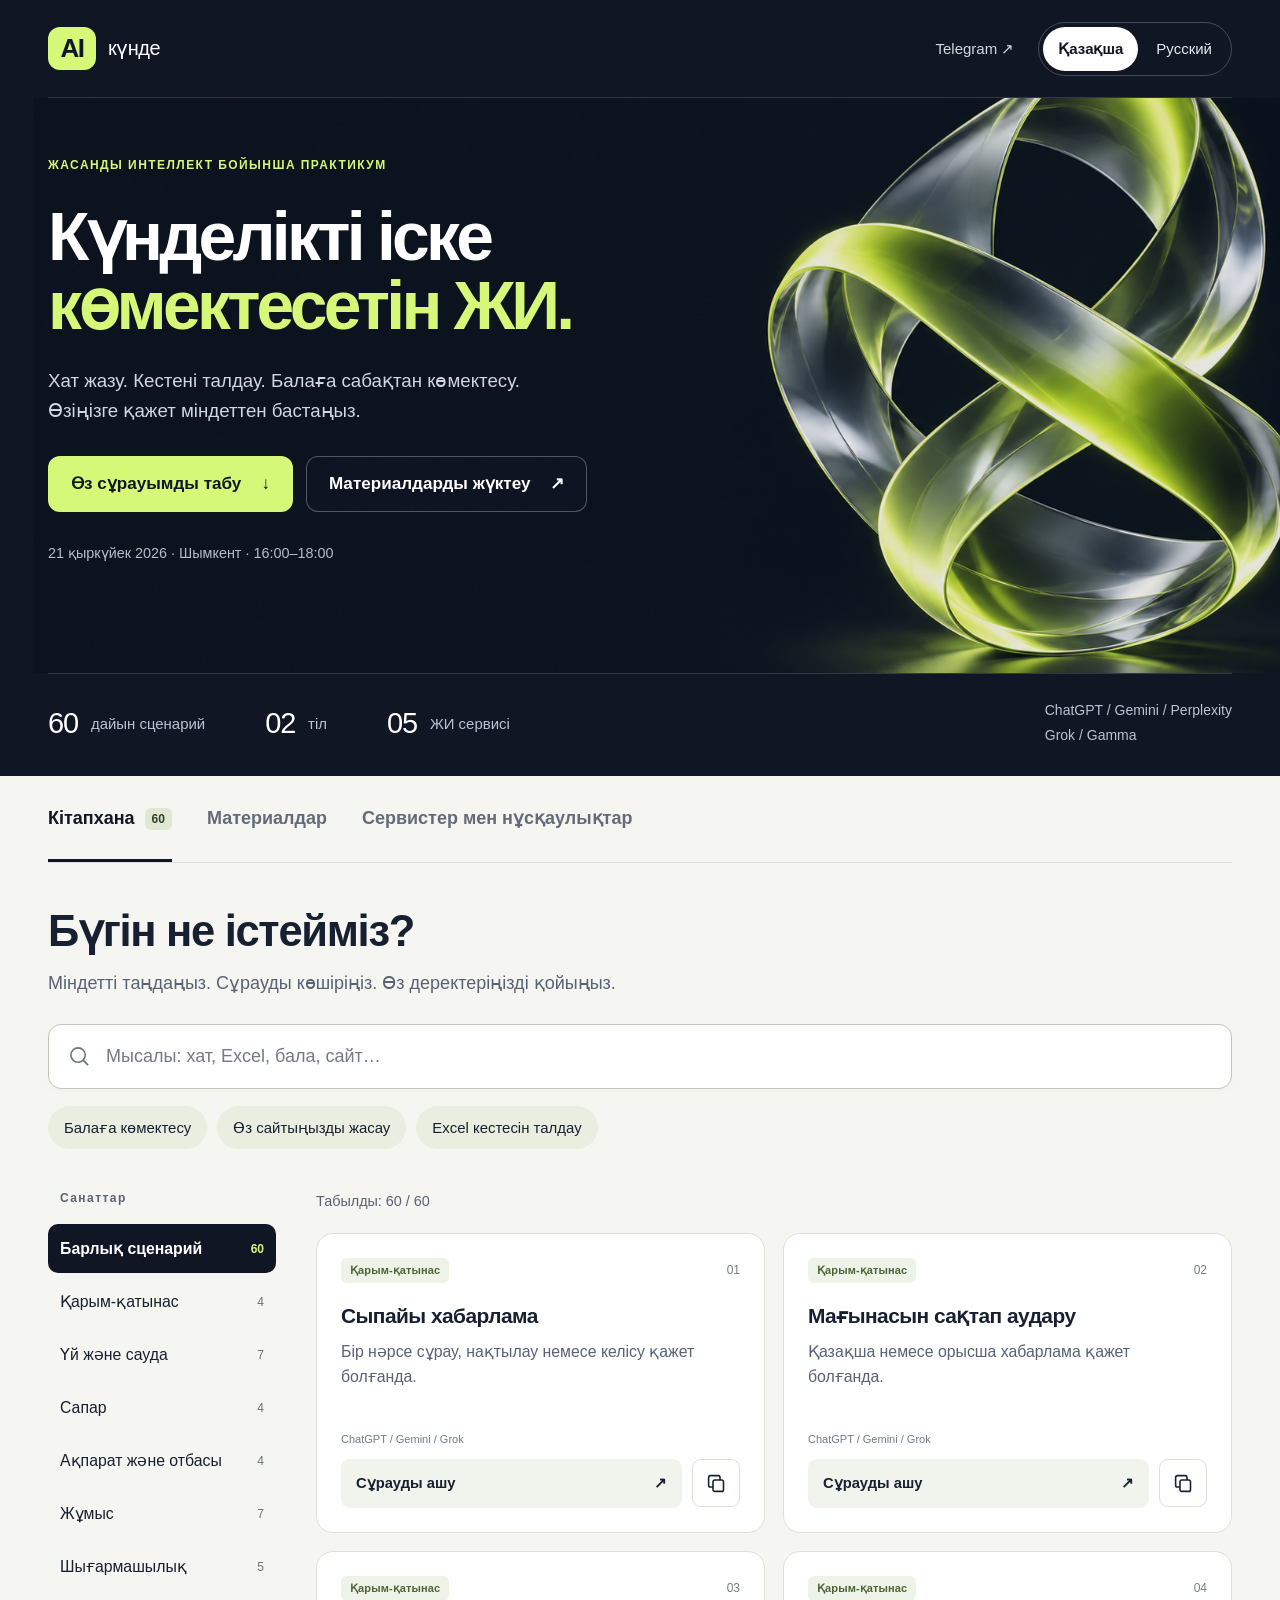
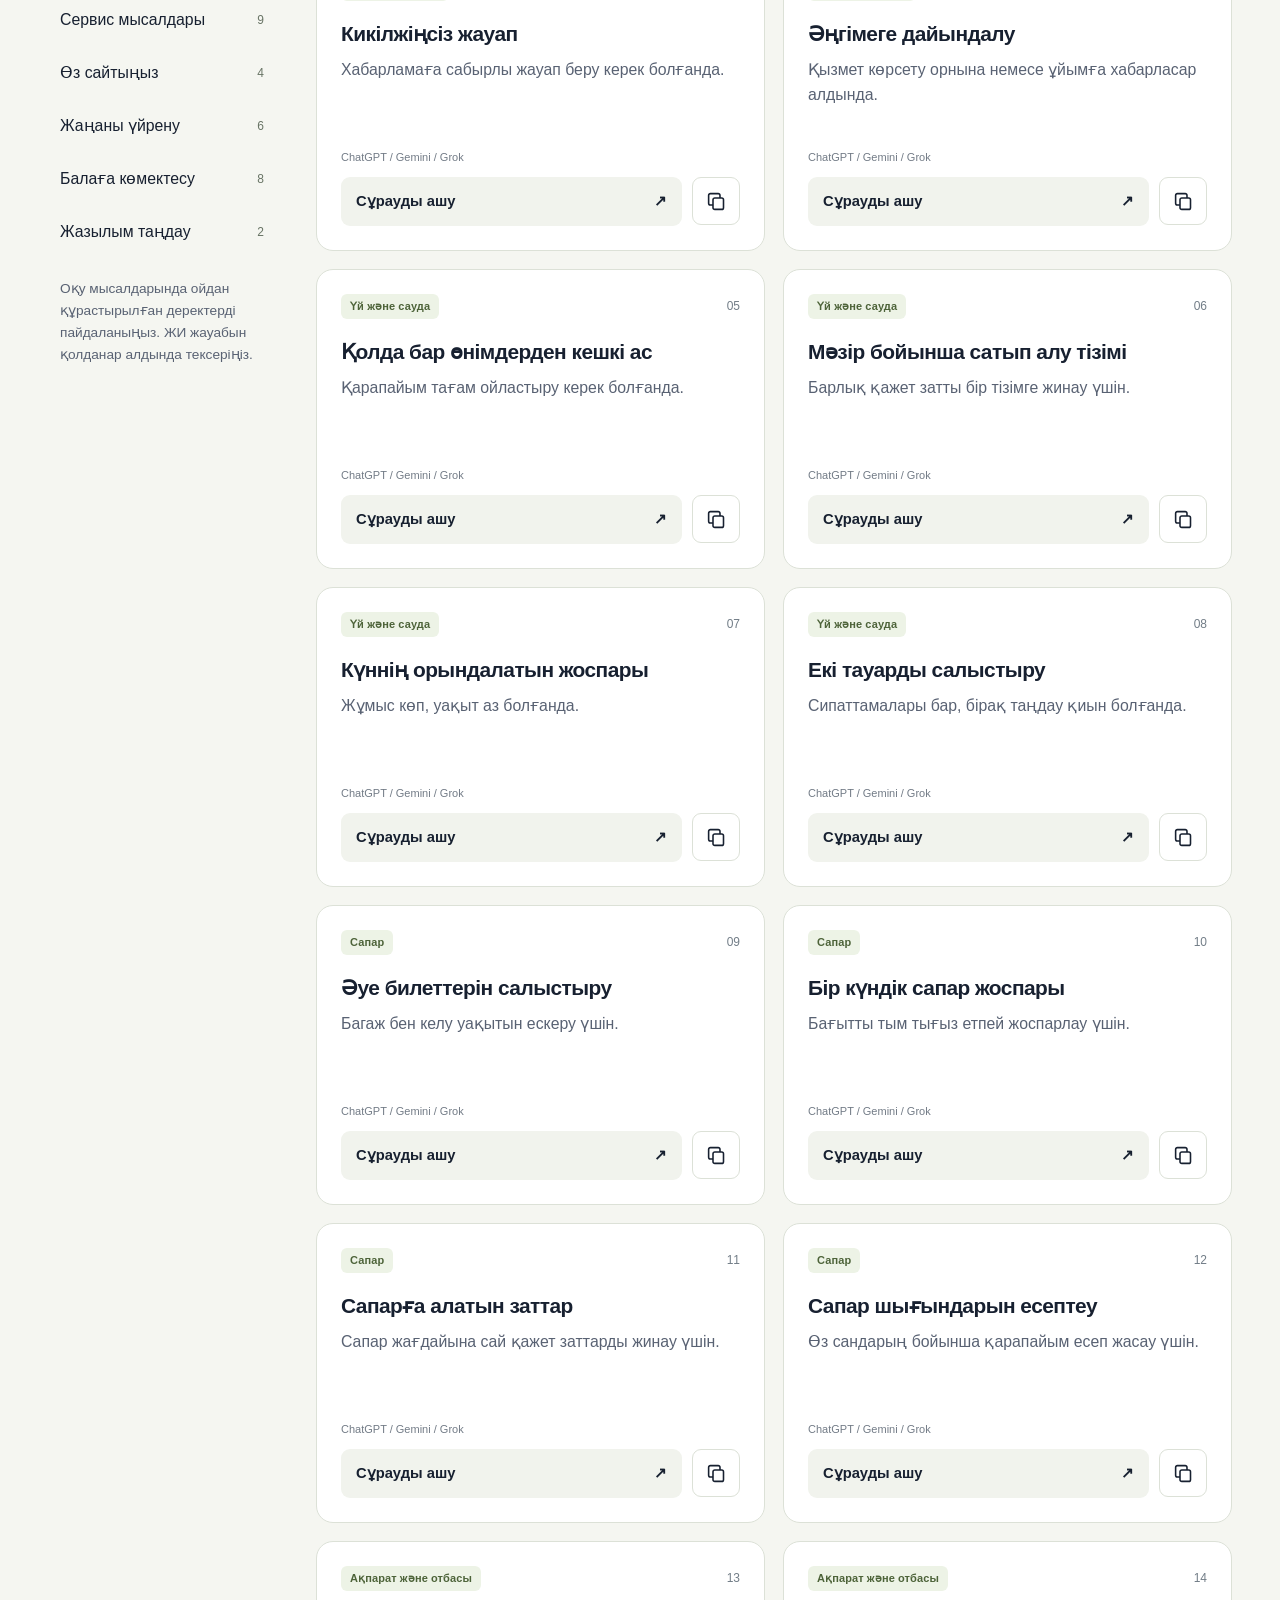
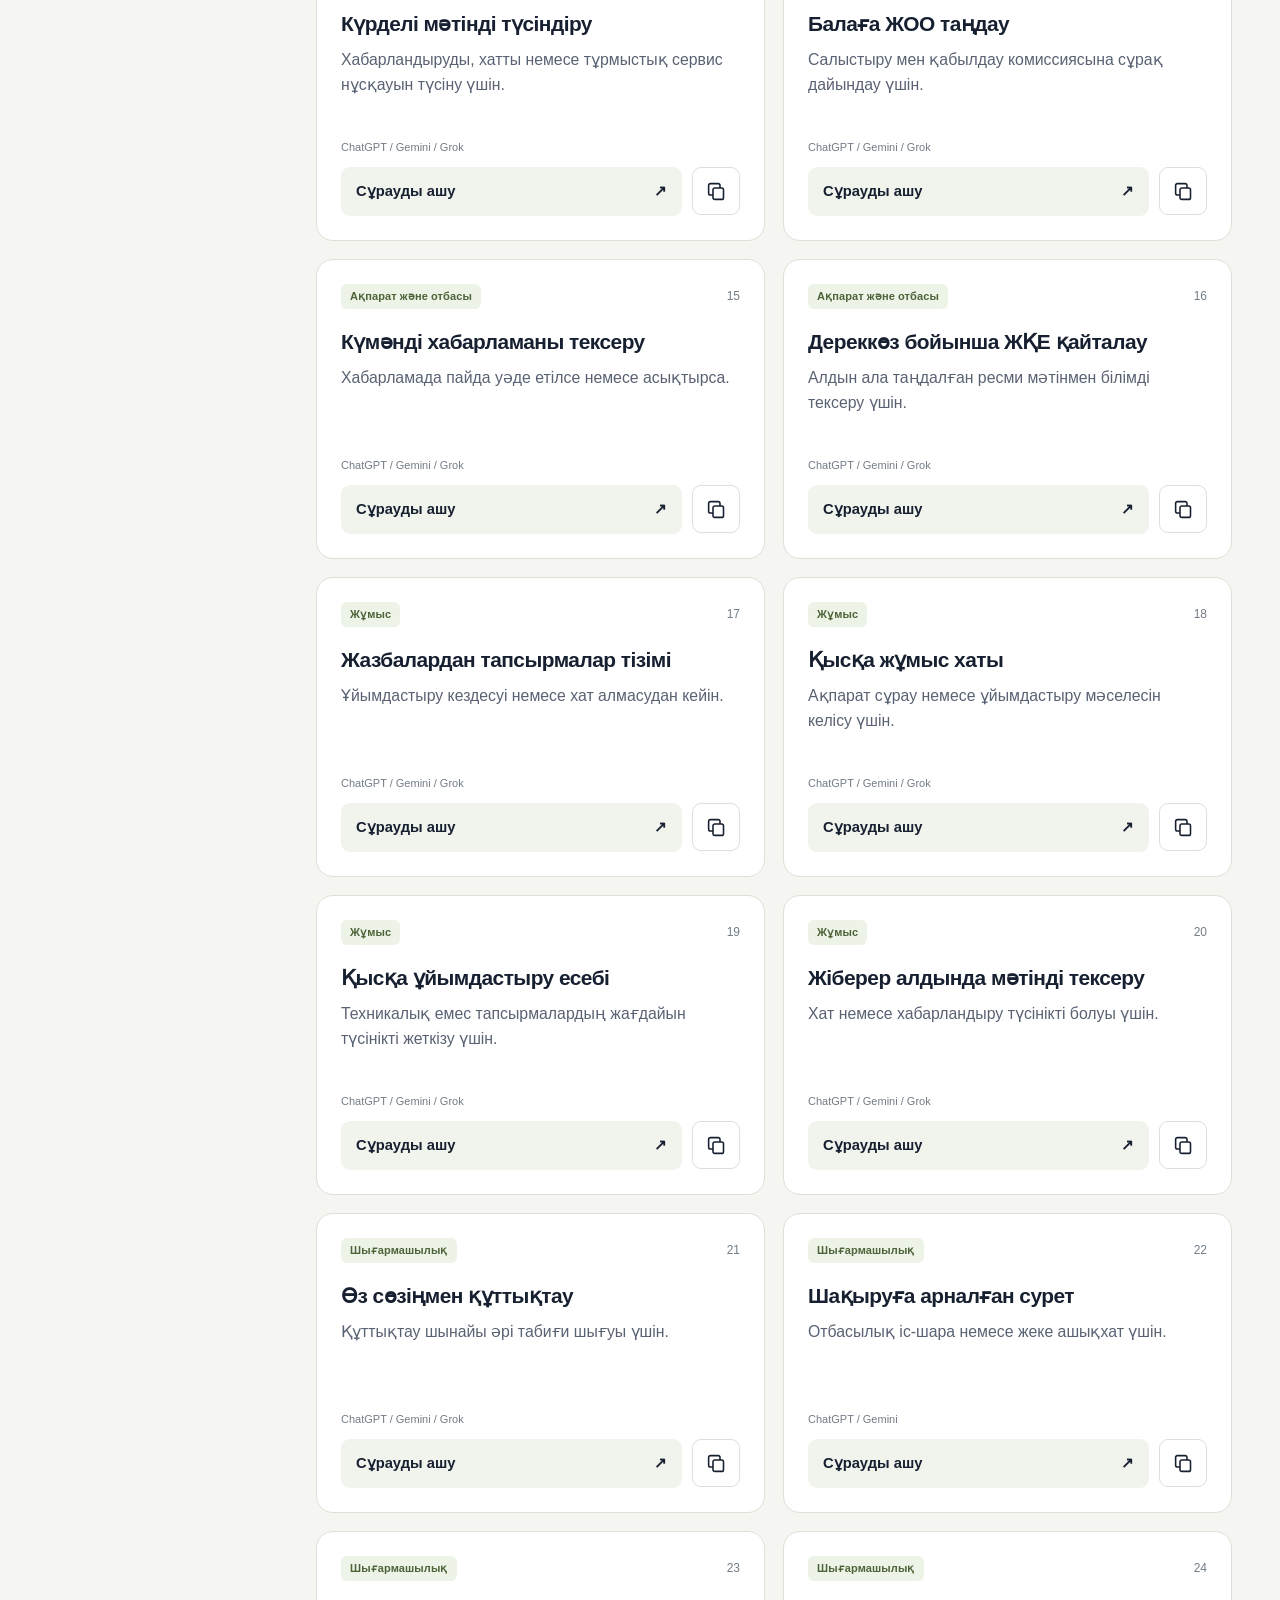
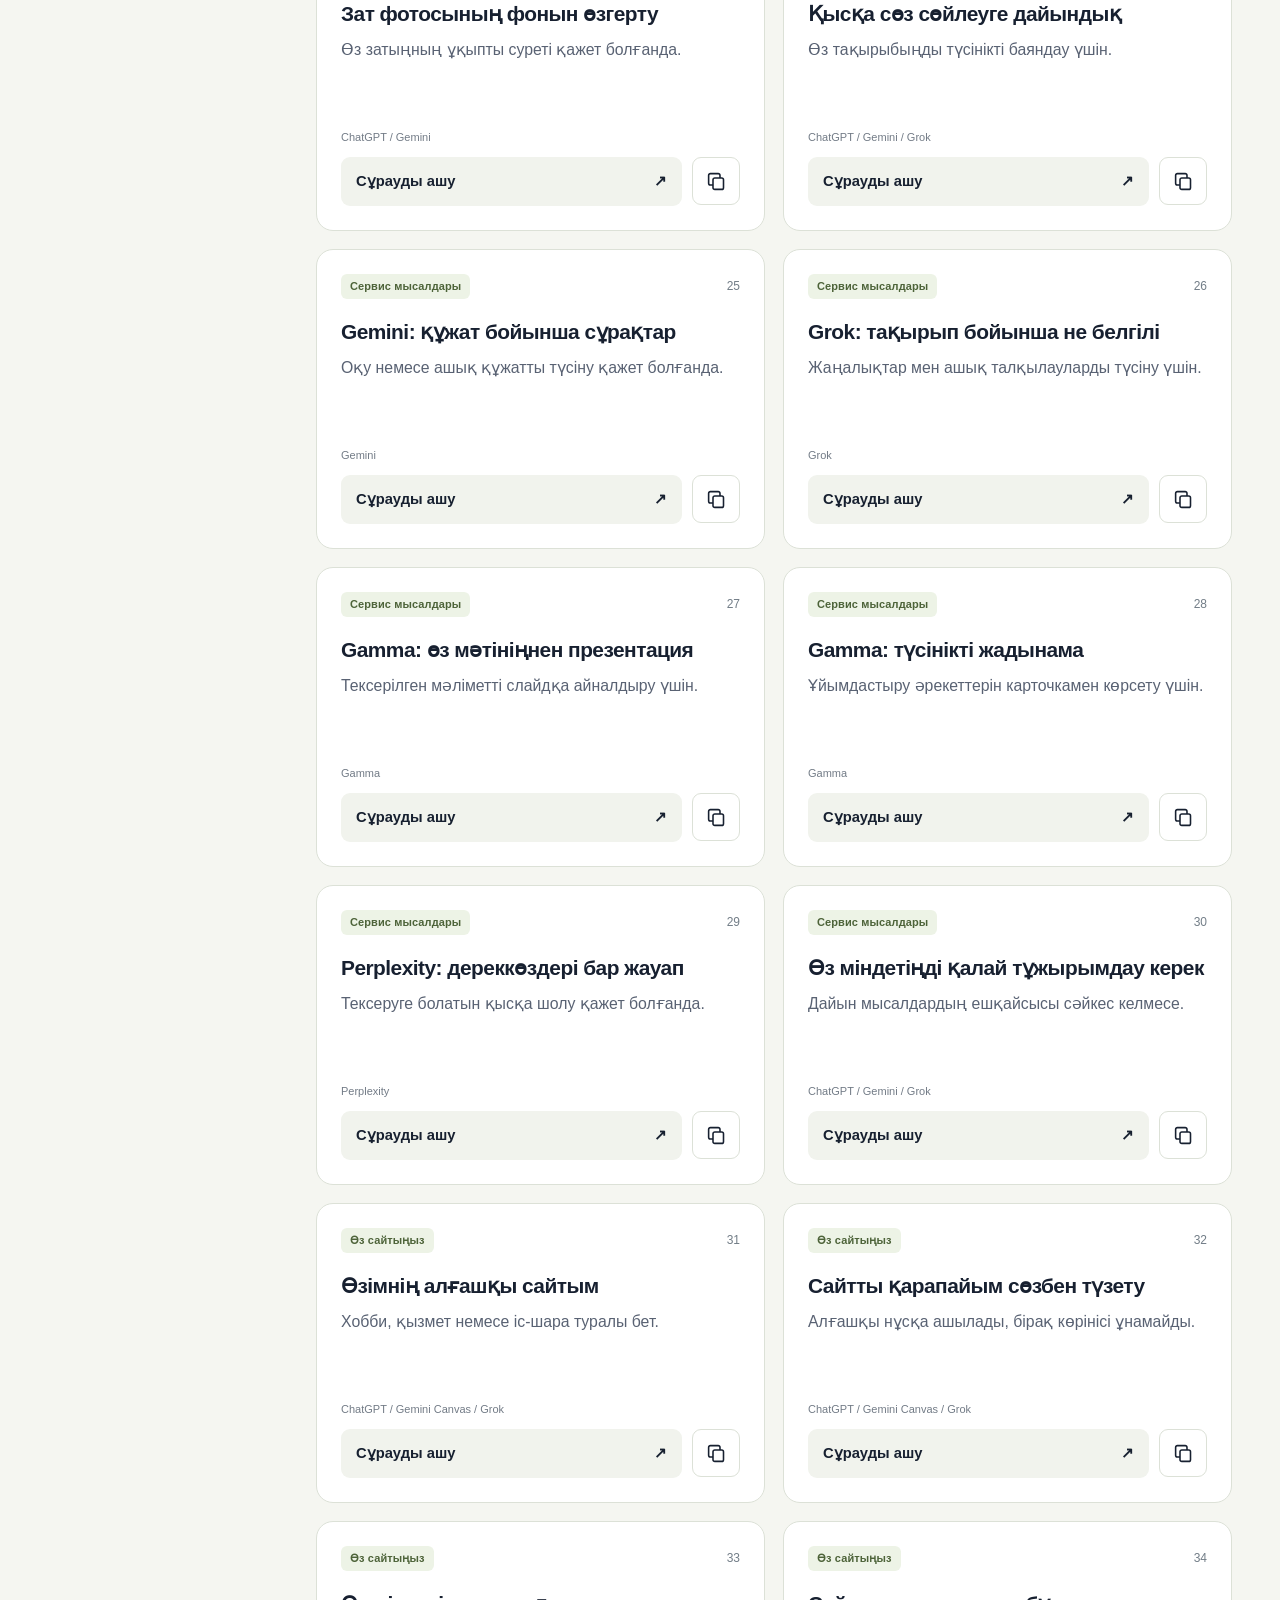
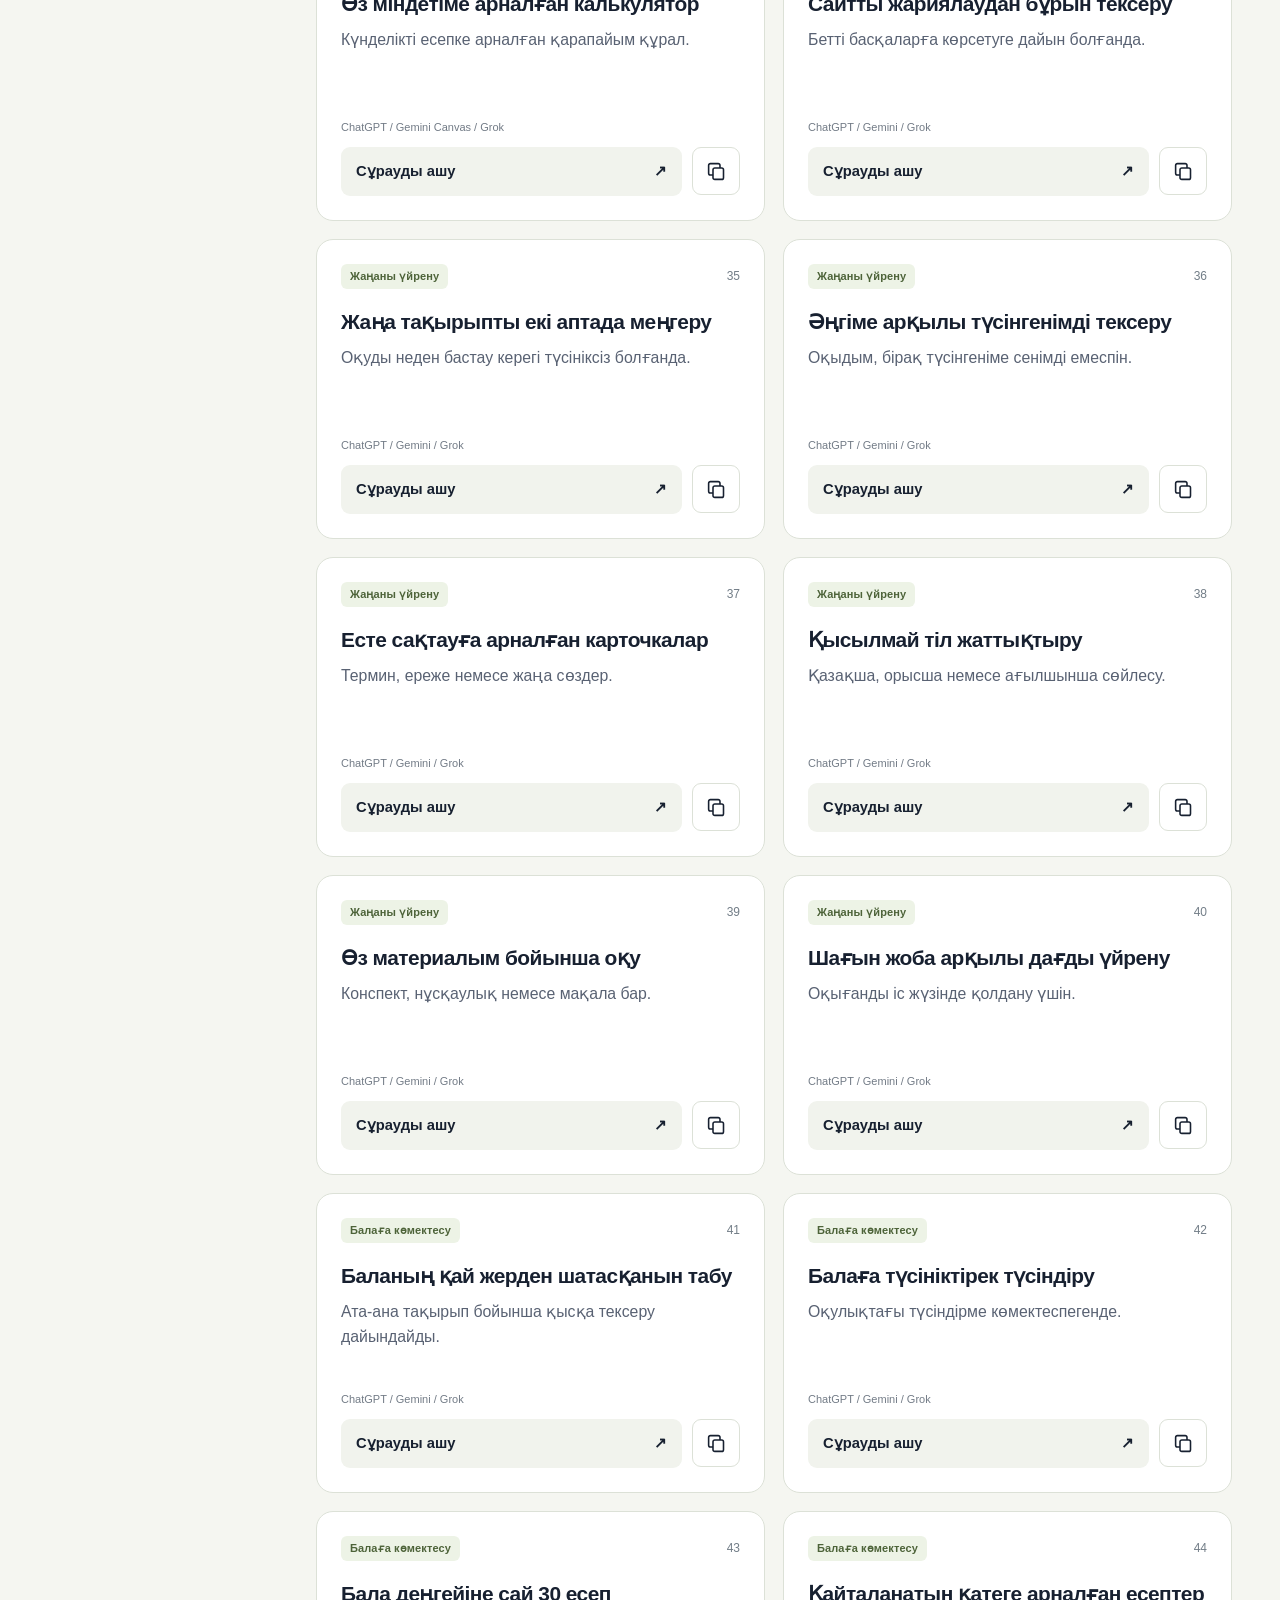
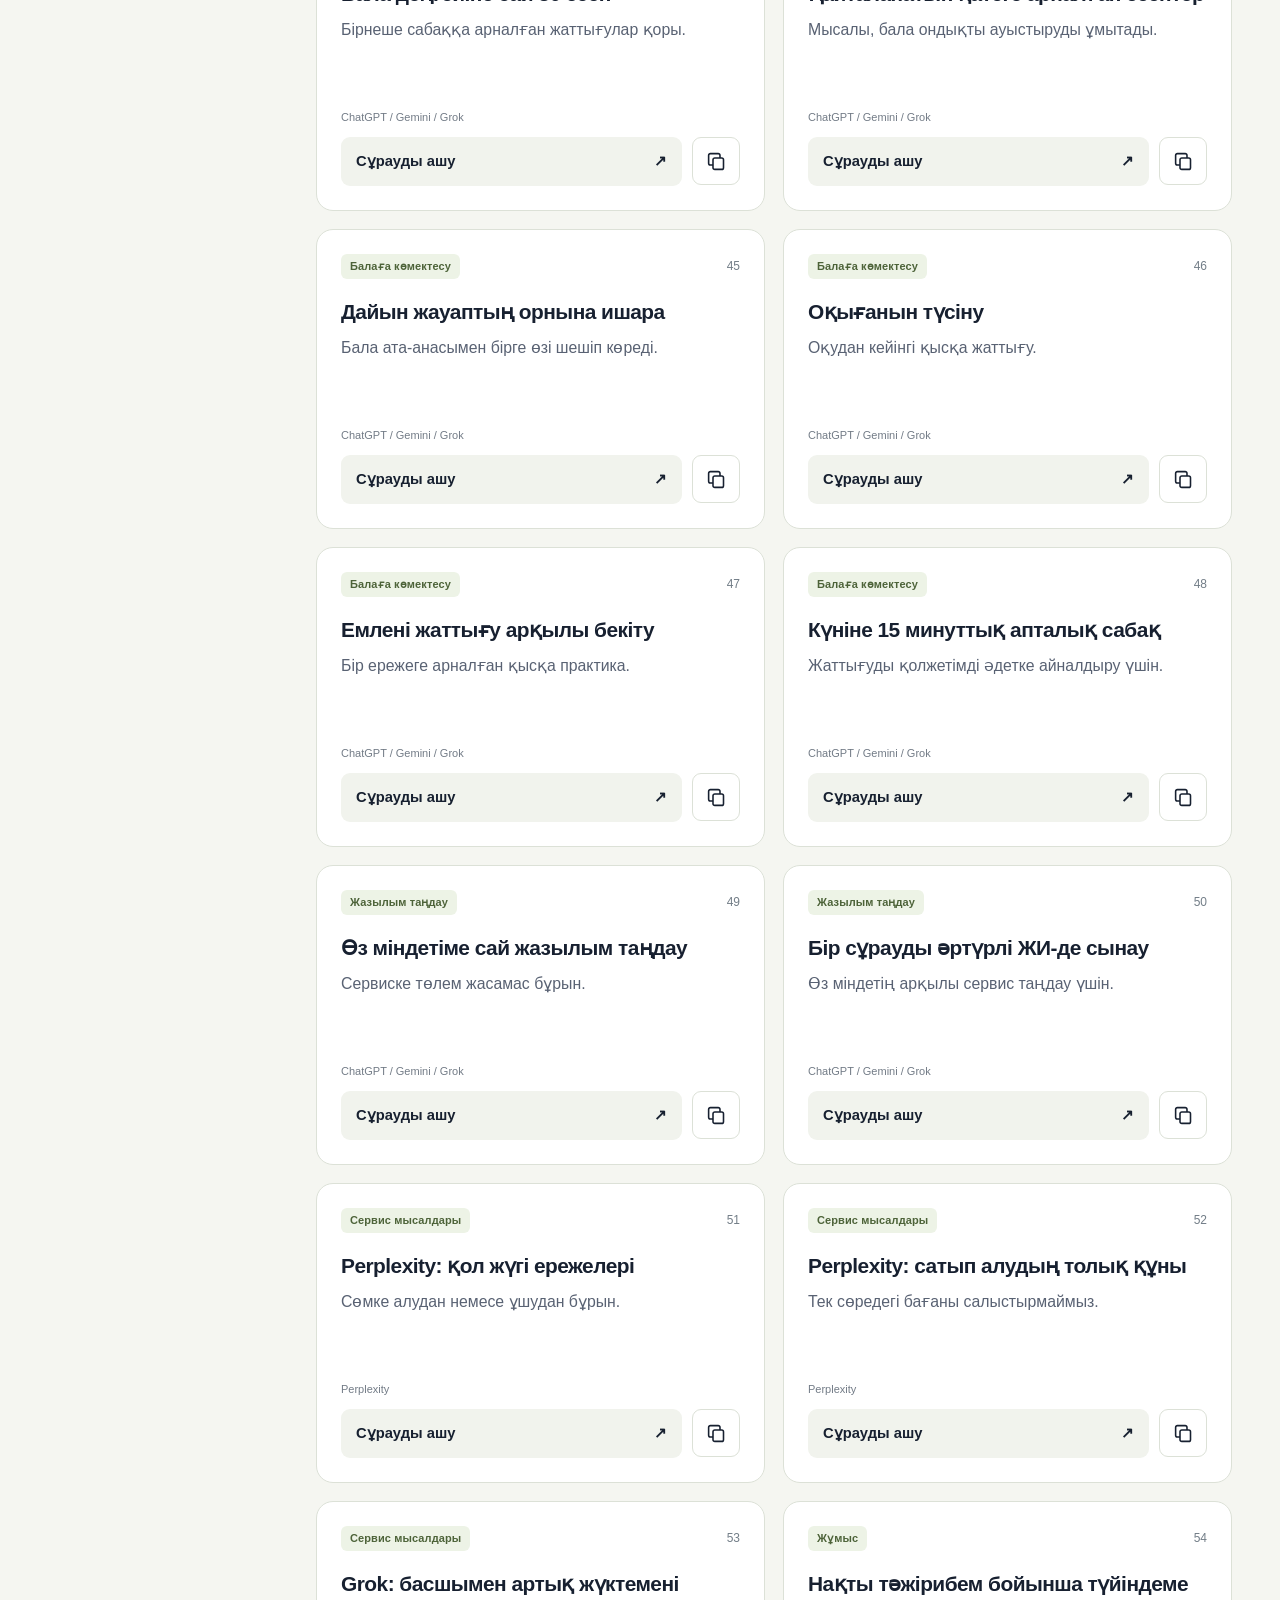
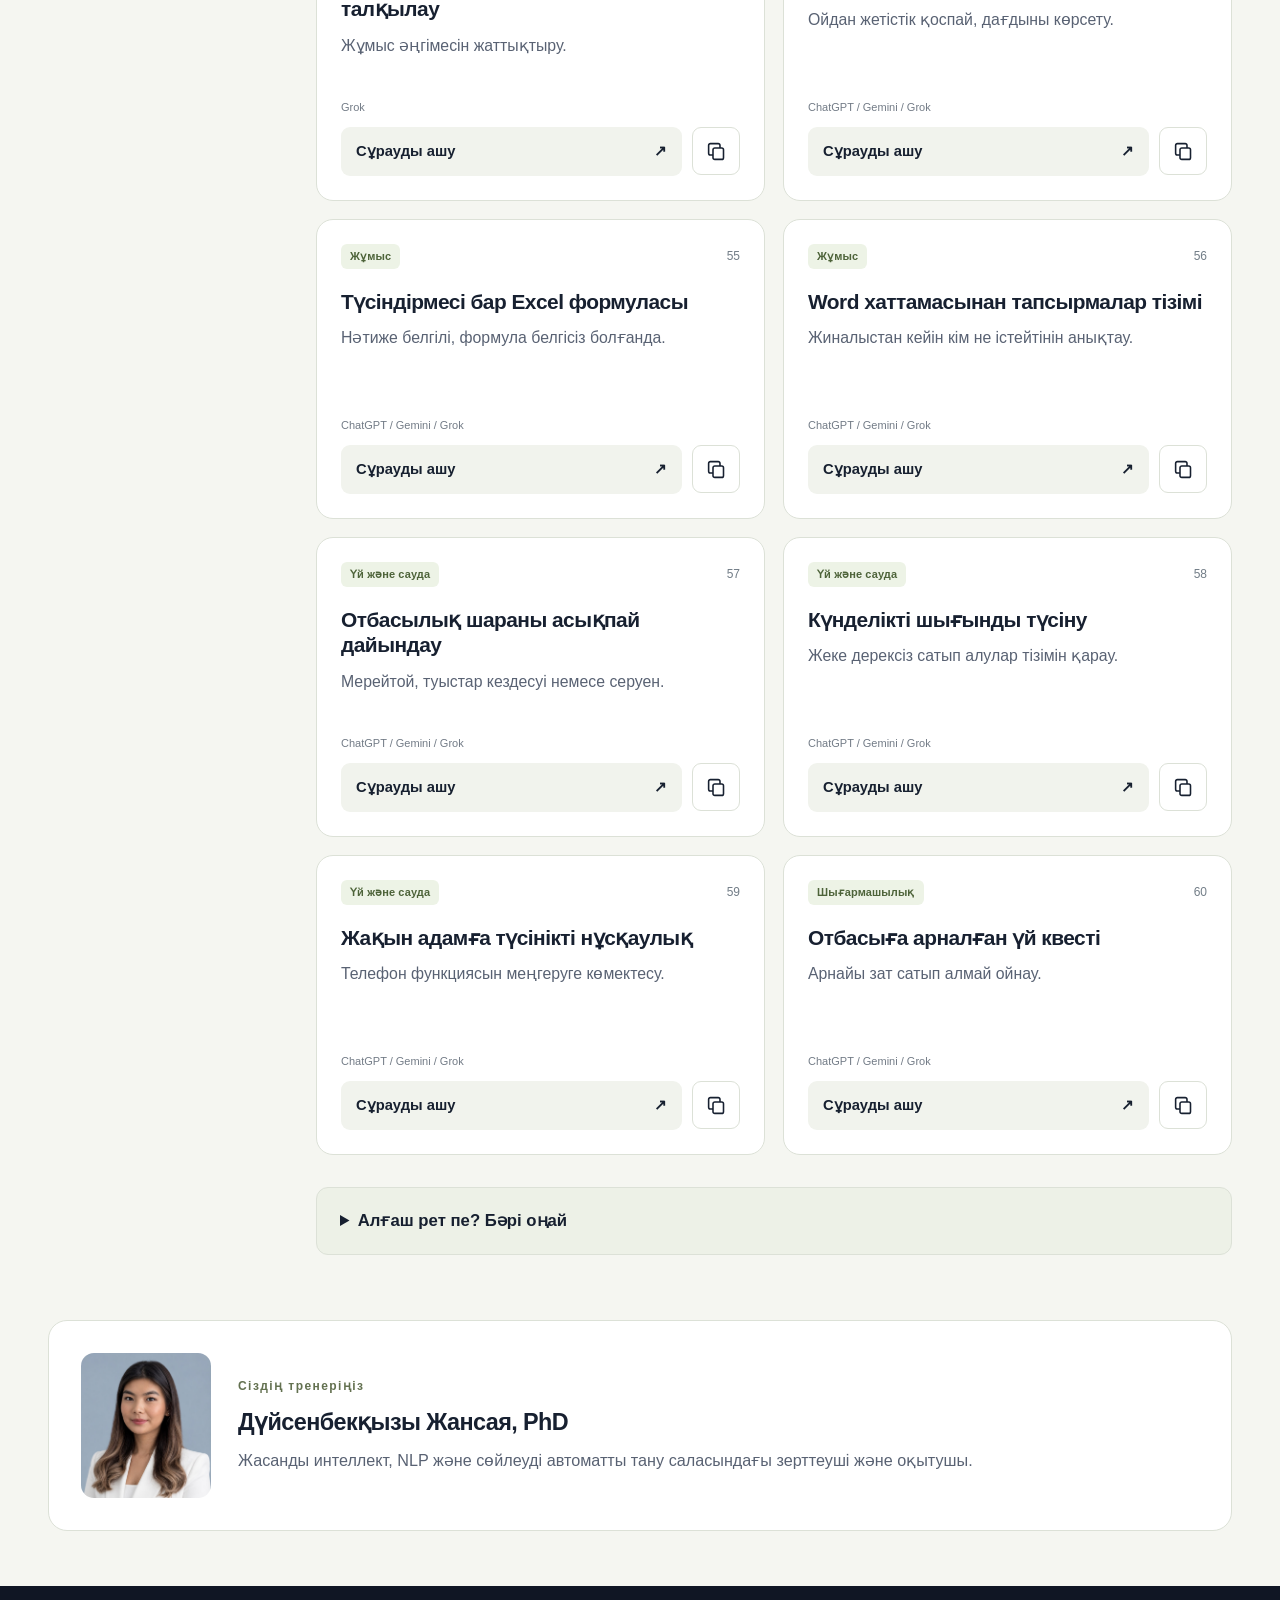
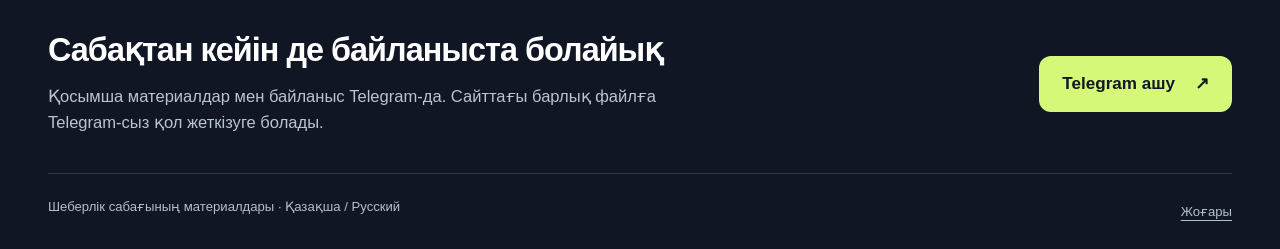
==== index.html @ dc0fef5f "Publish bilingual AI library and workshop materials with live QR" ====
<!doctype html>
<html lang="kk">
<head>
<meta charset="utf-8"><meta name="viewport" content="width=device-width,initial-scale=1"><meta name="theme-color" content="#101624">
<title>AI күнде — ЖИ кітапханасы</title><meta name="description" content="60 сценариев применения ИИ на казахском и русском. Готовые запросы, презентации и материалы мастер-класса. Без регистрации.">
<link rel="icon" href="data:image/svg+xml,%3Csvg xmlns='http://www.w3.org/2000/svg' viewBox='0 0 40 40'%3E%3Crect width='40' height='40' rx='10' fill='%23d6f879'/%3E%3Ctext x='20' y='28' font-size='25' font-family='Arial' font-weight='bold' text-anchor='middle' fill='%23101624'%3EAI%3C/text%3E%3C/svg%3E">
<link rel="stylesheet" href="app.css"><script src="library-data.js" defer></script><script src="app.js" defer></script>
</head>
<body id="top"><a class="skip-link" id="skip" href="#workspace">Кітапханаға өту</a>
<header class="masthead"><div class="wrap">
<div class="topbar"><a class="brand" href="./"><span class="brand-mark">AI</span><span data-i18n="brand">күнде</span></a><div class="topright"><a class="small-link" href="https://t.me/aimasterclassz" target="_blank" rel="noopener noreferrer">Telegram ↗</a><div class="languages" aria-label="Тіл / Язык"><button data-lang="kk" lang="kk" aria-pressed="true">Қазақша</button><button data-lang="ru" lang="ru" aria-pressed="false">Русский</button></div></div></div>
<div class="hero"><img class="hero-art" src="brand-hero.png" alt="" fetchpriority="high" width="1672" height="941"><div class="hero-copy"><p class="eyebrow" data-i18n="tag">ЖАСАНДЫ ИНТЕЛЛЕКТ БОЙЫНША ПРАКТИКУМ</p><h1 id="hero-title">Күнделікті іске <em>көмектесетін ЖИ.</em></h1><p class="hero-description" data-i18n="intro">Хат жазу. Кестені талдау. Балаға сабақтан көмектесу. Өзіңізге қажет міндеттен бастаңыз.</p><div class="hero-actions"><a class="button lime" href="#workspace" data-goto="library"><span data-i18n="start">Өз сұрауымды табу</span><span aria-hidden="true">↓</span></a><a class="button glass" href="?lang=kk&amp;tab=materials#workspace" data-goto="materials"><span data-i18n="get">Материалдарды жүктеу</span><span aria-hidden="true">↗</span></a></div><p class="hero-date" data-i18n="date">21 қыркүйек 2026 · Шымкент · 16:00–18:00</p></div></div>
<div class="stats"><div class="stat"><strong>60</strong><span data-i18n="scenarios">дайын сценарий</span></div><div class="stat"><strong>02</strong><span data-i18n="languages">тіл</span></div><div class="stat"><strong>05</strong><span data-i18n="services">ЖИ сервисі</span></div><div class="stat">ChatGPT / Gemini / Perplexity<br>Grok / Gamma</div></div>
</div></header>
<noscript><div class="noscript">JavaScript өшірулі. Файлдарды төменде ашуға болады. / JavaScript отключён. Откройте готовые файлы:<a href="AI-library-KZ-RU.html">Кітапхана / Библиотека</a><a href="materials-kk.zip" download>Қазақша материалдар ↓</a><a href="materials-ru.zip" download>Материалы на русском ↓</a></div></noscript>
<main class="wrap" id="workspace"><nav class="workspace-tabs" role="tablist" aria-label="Бөлімдер / Разделы"><button id="tab-library" data-tab="library" role="tab" aria-controls="panel-library" aria-selected="true"><span data-i18n="library">Кітапхана</span><span class="tab-count">60</span></button><button id="tab-materials" data-tab="materials" role="tab" aria-controls="panel-materials" aria-selected="false" tabindex="-1" data-i18n="materials">Материалдар</button><button id="tab-tools" data-tab="tools" role="tab" aria-controls="panel-tools" aria-selected="false" tabindex="-1" data-i18n="tools">Сервистер мен нұсқаулықтар</button></nav>
<section class="tab-panel" id="panel-library" data-panel="library" role="tabpanel" aria-labelledby="tab-library"><h2 data-i18n="libtitle">Бүгін не істейміз?</h2><p class="section-intro" data-i18n="libintro">Міндетті таңдаңыз. Сұрауды көшіріңіз. Өз деректеріңізді қойыңыз.</p><div class="search-row"><div class="search-box"><svg viewBox="0 0 24 24" width="23" height="23" fill="none" stroke="currentColor" stroke-width="1.7" aria-hidden="true"><circle cx="10.5" cy="10.5" r="7.5"/><path d="m16 16 5 5"/></svg><input id="search" type="search" autocomplete="off" aria-label="Міндет бойынша іздеу" placeholder="Мысалы: хат, Excel, бала, сайт…"></div></div><div class="quick-list"><button data-quick="children" data-i18n="child">Балаға көмектесу</button><button data-quick="website" data-i18n="site">Өз сайтыңызды жасау</button><button data-quick="work" data-i18n="excel">Excel кестесін талдау</button></div><div class="mobile-category"><select id="mobile-category" aria-label="Санаттар"></select></div><div class="library-layout"><aside class="sidebar"><p class="eyebrow" data-i18n="categories">Санаттар</p><div id="categories"></div><p class="sidebar-note" data-i18n="privacy"></p></aside><div><div class="result-bar"><span id="result-count" role="status" aria-live="polite"></span><button class="reset" id="reset" hidden data-i18n="clear">Іздеуді тазарту</button></div><div id="cards" class="cards"></div><div class="empty" id="empty" hidden><h3 data-i18n="empty"></h3><p data-i18n="emptyhint"></p><button id="empty-reset" class="button lime" data-i18n="clear"></button></div><details class="begin-box"><summary data-i18n="begin"></summary><p data-i18n="begintext"></p><p data-i18n="privacy"></p></details></div></div></section>
<section class="tab-panel" id="panel-materials" data-panel="materials" role="tabpanel" aria-labelledby="tab-materials" hidden><h2 data-i18n="matTitle"></h2><p class="section-intro" data-i18n="matIntro"></p><div id="material-content"></div></section>
<section class="tab-panel" id="panel-tools" data-panel="tools" role="tabpanel" aria-labelledby="tab-tools" hidden><h2 data-i18n="toolsTitle"></h2><p class="section-intro" data-i18n="toolsIntro"></p><div class="service-links" id="service-links"></div><div id="guide-content"></div></section>
<section class="trainer-section"><img src="trainer.jpg" alt="Дүйсенбекқызы Жансая" width="130" height="145" loading="lazy"><div><span class="eyebrow" data-i18n="trainer">Сіздің тренеріңіз</span><h2>Дүйсенбекқызы Жансая, PhD</h2><p data-i18n="bio"></p></div></section>
</main><footer class="bottom"><div class="wrap"><div class="telegram-row"><div><h2 data-i18n="tgTitle"></h2><p data-i18n="tgText"></p></div><a class="button lime" href="https://t.me/aimasterclassz" target="_blank" rel="noopener noreferrer"><span data-i18n="tg"></span><span aria-hidden="true">↗</span></a></div><div class="footer-line"><p data-i18n="footer"></p><a href="#top" data-i18n="top"></a></div></div></footer>
<dialog id="prompt-dialog" aria-labelledby="dialog-title"><div class="dialog-bar"><span id="dialog-category"></span><button class="close" id="dialog-close" aria-label="Жабу">×</button></div><div class="dialog-body"><h2 id="dialog-title"></h2><p id="dialog-desc" class="dialog-desc"></p><ol class="mini-steps"><li><b>01</b><span data-i18n="step1"></span></li><li><b>02</b><span data-i18n="step2"></span></li><li><b>03</b><span data-i18n="step3"></span></li></ol><h3 data-i18n="fields"></h3><p class="fields" id="dialog-fields"></p><h3 data-i18n="prompt"></h3><pre class="prompt-text" id="prompt-text"></pre><button class="button lime dialog-copy" id="dialog-copy"></button><div class="manual-copy" id="manual-copy" hidden><p data-i18n="copyfail"></p><textarea id="manual-text" readonly aria-label="Мәтін / Текст"></textarea></div><h3 data-i18n="use"></h3><div class="dialog-links" id="dialog-links"></div><p class="service-note" data-i18n="serviceNote"></p><h3 data-i18n="follow"></h3><p class="follow-text" id="follow-text"></p><button class="button quiet" id="follow-copy"></button><div class="check-box"><h3 data-i18n="check"></h3><p id="check-text"></p></div></div></dialog><div class="toast" id="toast" role="status" aria-live="polite"></div>
</body></html>
---- app.css ----
:root{font-family:Arial,Helvetica,sans-serif;font-size:18px;line-height:1.55;color:#172030;background:#f5f6f1;--ink:#101624;--muted:#596273;--lime:#d6f879;--line:#dce1d7;--paper:#f5f6f1;--white:#fff}*{box-sizing:border-box}body{margin:0}button,input,select,textarea{font:inherit}button,a,summary{-webkit-tap-highlight-color:transparent}button{cursor:pointer}a{color:inherit;text-underline-offset:4px}button:focus-visible,a:focus-visible,input:focus-visible,select:focus-visible,summary:focus-visible,textarea:focus-visible{outline:3px solid #497626;outline-offset:5px}button:disabled{cursor:wait}h1,h2,h3,p{margin:0}h1,h2,h3{line-height:1.16;letter-spacing:-.03em}h2{font-size:clamp(1.8rem,3.4vw,2.6rem)}h3{font-size:1.28rem}em{font-style:normal}button{color:inherit}svg{flex-shrink:0}[hidden]{display:none!important}.wrap{max-width:1300px;margin:auto;padding-inline:48px}.masthead{background:var(--ink);color:var(--white);position:relative;overflow:hidden}.topbar{height:98px;display:flex;align-items:center;justify-content:space-between;gap:24px;border-bottom:1px solid #ffffff24;position:relative;z-index:1}.brand{display:flex;gap:12px;align-items:center;text-decoration:none;font-size:20px;font-weight:700;letter-spacing:-.04em}.brand-mark{display:grid;place-items:center;background:var(--lime);color:var(--ink);height:43px;width:48px;border-radius:12px;letter-spacing:-.06em;font-size:26px}.brand span:last-child{font-weight:400;letter-spacing:-.025em}.topright{display:flex;align-items:center;gap:24px}.small-link{font-size:15px;text-decoration:none;color:#d2d9e1}.languages{border:1px solid #ffffff38;display:flex;padding:4px;border-radius:99px;gap:3px}.languages button{border:0;border-radius:99px;padding:10px 15px;background:transparent;color:#e5e9ef;font-size:15px;min-height:44px}.languages button[aria-pressed=true]{background:#fff;color:var(--ink);font-weight:700}.masthead a:focus-visible,.masthead button:focus-visible{outline-color:var(--lime)}.hero{position:relative;padding:58px 0 44px;min-height:575px}.hero-art{position:absolute;right:-115px;top:0;width:calc(100% + 130px);height:100%;object-fit:cover;object-position:center;pointer-events:none;opacity:.9}.hero-copy{position:relative;max-width:640px;z-index:1}.eyebrow{font-size:12px;letter-spacing:.12em;font-weight:700;display:block}.hero .eyebrow{color:var(--lime);margin-bottom:27px}.hero h1{font-size:clamp(2.5rem,5.3vw,4.2rem);line-height:1.02;letter-spacing:-.055em;max-width:700px;font-weight:700}.hero h1 em{color:var(--lime);display:block}.hero-description{margin-top:26px;max-width:485px;font-size:1.04rem;color:#d0d7e1;line-height:1.6}.hero-actions{display:flex;gap:13px;flex-wrap:wrap;margin-top:30px}.button{display:inline-flex;align-items:center;justify-content:space-between;gap:20px;border:1px solid transparent;padding:14px 22px;min-height:56px;border-radius:12px;text-decoration:none;font-weight:700;font-size:.95rem;line-height:1.35;transition:background .15s,transform .15s}.button:hover{transform:translateY(-2px)}.lime{background:var(--lime);color:var(--ink)}.lime:hover{background:#e4ffa7}.glass{background:#101624a8;border-color:#ffffff48;color:white}.glass:hover{background:#263042}.secondary{background:white;border-color:var(--line);color:var(--ink)}.secondary:hover{border-color:#a3b494;background:#f2f6e9}.quiet{background:transparent;color:var(--muted);padding-inline:0;border-radius:0;min-height:48px;font-size:.88rem}.quiet:hover{color:var(--ink)}.hero-date{color:#b2bdce;font-size:.8rem;margin-top:30px}.stats{border-top:1px solid #ffffff24;display:flex;gap:60px;padding:24px 0 28px;position:relative;z-index:1}.stat{display:flex;align-items:center;gap:13px;color:#b9c3d3;font-size:.83rem}.stat strong{font-size:29px;line-height:1;color:white;font-weight:400;letter-spacing:-.04em}.stats .stat:last-child{margin-left:auto;font-size:14px;max-width:350px;line-height:1.8}.workspace-tabs{display:flex;gap:35px;border-bottom:1px solid var(--line);position:sticky;top:0;background:#f5f6f1f5;backdrop-filter:blur(12px);z-index:5;padding-top:10px}.workspace-tabs button{border:0;background:transparent;min-height:76px;padding:10px 0 17px;font-size:1rem;font-weight:700;color:#626b77;border-bottom:3px solid transparent;display:flex;align-items:center;gap:10px}.workspace-tabs button[aria-selected=true]{color:var(--ink);border-color:var(--ink)}.tab-count{font-size:12px;font-weight:700;background:#e0e8d3;color:#344225;line-height:1;padding:5px 7px;border-radius:6px}.tab-panel{padding:43px 0 65px;min-height:500px}.section-intro{margin:13px 0 25px;color:var(--muted);font-size:1rem}.search-row{display:flex;align-items:center;gap:16px;margin-top:26px}.search-box{position:relative;flex:1}.search-box svg{position:absolute;left:20px;top:21px;color:#68747f}.search-box input{border:1px solid #bfc8b8;background:white;padding:18px 18px 18px 57px;border-radius:13px;width:100%;height:65px;color:var(--ink);font-size:1rem;box-shadow:0 3px 10px #17203004}.search-box input::placeholder{color:#737a85}.quick-list{display:flex;gap:10px;flex-wrap:wrap;margin:17px 0 28px}.quick-list button{background:#e9eee0;border:1px solid transparent;font-size:.83rem;min-height:43px;border-radius:99px;padding:8px 15px}.quick-list button:hover{border-color:#a9bc91;background:#e0eacb}.library-layout{display:grid;grid-template-columns:236px minmax(0,1fr);gap:32px}.sidebar{padding-right:8px}.sidebar .eyebrow{color:var(--muted);margin:12px 0 17px 12px}.category{width:100%;background:transparent;border:0;text-align:left;display:flex;gap:10px;align-items:center;justify-content:space-between;font-size:.88rem;min-height:49px;padding:11px 12px;border-radius:10px;margin-bottom:4px;line-height:1.35}.category small{color:#687465;font-size:12px}.category:hover{background:#e9ede4}.category.selected{background:var(--ink);color:white;font-weight:700}.category.selected small{color:var(--lime)}.sidebar-note{margin:22px 12px 0;font-size:.76rem;color:var(--muted);line-height:1.6}.mobile-category{display:none}.result-bar{display:flex;align-items:center;justify-content:space-between;gap:15px;margin:12px 0 20px;min-height:24px;font-size:.8rem;color:var(--muted)}.reset{border:0;background:transparent;text-decoration:underline;font-size:.8rem;min-height:30px}.cards{display:grid;grid-template-columns:repeat(2,minmax(0,1fr));gap:18px}.prompt-card{padding:24px;background:white;border:1px solid var(--line);border-radius:17px;display:flex;flex-direction:column;min-height:300px;transition:box-shadow .18s,transform .18s,border-color .18s}.prompt-card:hover{transform:translateY(-3px);box-shadow:0 12px 32px #1621160c;border-color:#b9c8a8}.card-meta{display:flex;align-items:center;justify-content:space-between;gap:12px;margin-bottom:20px}.category-label{color:#4d6339;background:#edf3e6;font-size:11px;letter-spacing:.01em;padding:5px 9px;border-radius:6px;font-weight:700;line-height:1.35}.card-number{font-size:12px;color:#727d87;font-variant-numeric:tabular-nums}.prompt-card h3{font-size:1.16rem;line-height:1.23;letter-spacing:-.025em}.prompt-card>p{font-size:.88rem;line-height:1.55;color:var(--muted);margin:12px 0 24px}.card-bottom{margin-top:auto}.service-label{display:block;font-size:11px;color:#727b86;margin-bottom:11px;line-height:1.5}.card-actions{display:flex;gap:10px;align-items:center}.open-prompt{background:#f1f3ed;border:1px solid transparent;padding:12px 14px;min-height:48px;border-radius:9px;display:flex;align-items:center;justify-content:space-between;gap:10px;font-size:.82rem;font-weight:700;flex:1}.open-prompt:hover{background:var(--lime)}.copy-small{display:grid;place-items:center;background:transparent;border:1px solid var(--line);border-radius:9px;min-width:48px;min-height:48px;font-size:12px;padding:6px}.copy-small:hover{background:var(--lime);border-color:var(--lime)}.begin-box{border:1px solid var(--line);border-radius:12px;margin:32px 0 0;padding:20px 23px;background:#edf1e7}.begin-box summary,.help-box summary{cursor:pointer;font-weight:700;font-size:.93rem}.begin-box p,.help-box p{margin-top:15px;color:var(--muted);font-size:.9rem}.empty{text-align:center;border:1px dashed #b1bca6;border-radius:18px;padding:45px 24px}.empty h3{margin-bottom:15px}.empty p{color:var(--muted);margin-bottom:20px}.bundle{display:flex;align-items:center;justify-content:space-between;gap:25px;background:var(--ink);color:white;border-radius:20px;padding:30px;margin:30px 0 23px}.bundle .eyebrow{color:var(--lime);margin-bottom:12px}.bundle p{color:#c0c9d7;font-size:.9rem;margin-top:10px}.bundle .button{flex-shrink:0}.files-grid{display:grid;grid-template-columns:repeat(3,minmax(0,1fr));gap:20px}.file-card{padding:27px;background:white;border:1px solid var(--line);border-radius:16px;display:flex;flex-direction:column}.format{color:#5d6e50;font-size:12px;letter-spacing:.08em;font-weight:700;margin-bottom:20px}.file-card p{font-size:.9rem;color:var(--muted);margin:13px 0 27px;flex:1}.file-card .button{font-size:.85rem}.practice-panel{display:grid;grid-template-columns:1fr 1fr;gap:40px;padding:32px;border:1px solid var(--line);border-radius:18px;margin-top:25px}.practice-panel .eyebrow{color:#526646;margin-bottom:16px}.practice-panel p{color:var(--muted);font-size:.9rem;margin-top:15px}.practice-links{display:flex;flex-direction:column;gap:10px}.practice-links .button{font-size:.88rem}.help-box{padding:21px 24px;margin-top:23px;border:1px solid var(--line);border-radius:12px;background:white}.video-note{font-size:.87rem;color:var(--muted);margin-top:20px}.service-links{display:flex;flex-wrap:wrap;gap:10px;margin:25px 0 30px}.service-links a{background:white;border:1px solid var(--line);border-radius:10px;min-height:52px;padding:13px 20px;display:flex;gap:28px;align-items:center;text-decoration:none;font-weight:700;font-size:.88rem}.service-links a:hover{background:var(--lime)}.guide-box{border:1px solid var(--line);background:white;border-radius:16px;margin-bottom:16px;overflow:hidden}.guide-box>summary{list-style:none;display:flex;gap:18px;align-items:center;cursor:pointer;padding:24px;font-weight:700;font-size:1.1rem;line-height:1.35}.guide-box>summary::-webkit-details-marker{display:none}.guide-num{font-size:14px;font-weight:400;background:#ebf1df;border-radius:9px;width:42px;height:42px;display:grid;place-items:center;flex-shrink:0}.plus{margin-left:auto;font-weight:400;font-size:25px}.guide-box[open] .plus{transform:rotate(45deg)}.guide-body{padding:0 26px 27px;line-height:1.65}.guide-body h2{display:none}.guide-body h3{font-size:1.17rem;margin:25px 0 12px}.guide-body p,.guide-body ul,.guide-body ol{margin:14px 0;color:#425044;font-size:.95rem}.guide-body ul,.guide-body ol{padding-left:25px}.guide-body li{margin:8px 0}.guide-body a{overflow-wrap:anywhere;color:#385d19}.guide-body .plan-card{padding:21px;border:1px solid var(--line);border-radius:12px;margin:17px 0;background:#f7f9f3}.guide-body .plan-card h3{margin-top:0}.guide-body .step{padding:12px 0}.guide-body table{border-collapse:collapse;max-width:100%}.guide-body td,.guide-body th{border:1px solid var(--line);padding:12px}.guide-body pre,.guide-body .prompt{white-space:pre-wrap;overflow-wrap:anywhere;background:#edf3e6;padding:20px;border-radius:10px;font:inherit}.trainer-section{display:grid;grid-template-columns:130px 1fr;gap:27px;align-items:center;padding:32px;border:1px solid var(--line);border-radius:19px;margin:0 0 55px;background:white}.trainer-section img{width:130px;height:145px;object-fit:cover;object-position:center 28%;border-radius:13px}.trainer-section .eyebrow{color:#637150;margin-bottom:10px}.trainer-section h2{font-size:1.3rem;letter-spacing:-.025em;line-height:1.4}.trainer-section p{color:var(--muted);font-size:.9rem;max-width:760px;margin-top:10px}.bottom{background:var(--ink);color:white;padding:46px 0 22px}.telegram-row{display:flex;align-items:center;justify-content:space-between;gap:30px}.telegram-row h2{font-size:1.8rem;max-width:650px}.telegram-row p{margin-top:15px;font-size:.92rem;color:#b9c4d4;max-width:650px}.telegram-row .button{flex-shrink:0}.footer-line{display:flex;justify-content:space-between;gap:30px;border-top:1px solid #ffffff24;padding-top:23px;margin-top:37px;font-size:.73rem;color:#b2bfcd}.footer-line a{padding:5px 0}.skip-link{position:absolute;top:-100px;left:20px;z-index:30;padding:13px;background:var(--lime);color:var(--ink)}.skip-link:focus{top:10px}.modal-open{overflow:hidden}dialog{border:1px solid #d7dfce;border-radius:23px;padding:0;width:min(790px,calc(100% - 36px));max-height:90dvh;background:var(--paper);color:var(--ink);box-shadow:0 30px 120px #0006}dialog::backdrop{background:#070f1bbb;backdrop-filter:blur(5px)}.dialog-bar{position:sticky;top:0;display:flex;align-items:center;justify-content:space-between;gap:20px;background:var(--paper);padding:17px 28px;border-bottom:1px solid var(--line);z-index:2}.dialog-bar>span{font-size:.8rem;font-weight:700;color:#56723c}.close{border:1px solid var(--line);background:white;border-radius:50%;width:44px;height:44px;font-size:26px;line-height:1}.dialog-body{padding:26px 32px 32px}.dialog-body h2{font-size:1.8rem}.dialog-desc{margin:15px 0 24px;color:var(--muted);font-size:.95rem}.mini-steps{display:flex;gap:10px;list-style:none;padding:0;margin:22px 0 25px}.mini-steps li{flex:1;font-size:.7rem;color:var(--muted);line-height:1.45}.mini-steps b{display:block;font-size:20px;color:#426726;margin-bottom:5px}.dialog-body h3{font-size:.93rem;letter-spacing:0;margin:23px 0 11px}.fields{font-size:.87rem;color:#4b5f3c;background:#e7eedb;border-radius:9px;padding:13px 16px;overflow-wrap:anywhere}.prompt-text{padding:23px;background:white;border:1px solid var(--line);border-radius:13px;line-height:1.65;font:inherit;font-size:.96rem;white-space:pre-wrap;overflow-wrap:anywhere;margin:0}.dialog-copy{width:100%;justify-content:center;margin-top:12px}.follow-text{font-size:.92rem;line-height:1.65}.check-box{border-left:3px solid #7b9d48;padding-left:17px;margin-top:23px}.check-box h3{margin-top:0}.check-box p{color:#4c5e45;font-size:.86rem}.dialog-links{display:flex;gap:10px;flex-wrap:wrap}.dialog-links a{display:block;padding:11px 17px;border-radius:9px;border:1px solid #c4d0b7;background:white;font-size:.86rem;text-decoration:none}.dialog-links a:hover{background:var(--lime)}.service-note{font-size:.75rem;color:var(--muted);margin-top:10px}.manual-copy textarea{width:100%;min-height:200px;padding:15px;border:1px solid #aab99a;border-radius:9px;background:white;font-size:16px}.manual-copy p{font-size:.83rem;margin:12px 0}.toast{position:fixed;bottom:25px;left:50%;transform:translate(-50%,20px);z-index:50;background:var(--ink);color:white;padding:16px 24px;border-radius:13px;box-shadow:0 5px 25px #0003;max-width:calc(100% - 30px);width:max-content;font-size:.9rem;pointer-events:none;opacity:0;transition:opacity .18s,transform .18s;border:1px solid #ffffff3b}.toast.visible{transform:translate(-50%,0);opacity:1}.reading{max-width:950px;margin:auto;padding:35px 25px}.reading h1{font-size:2rem;margin:25px 0}.reading h2{font-size:1.5rem;margin:30px 0 15px}.reading h3{margin:22px 0 12px}.reading p{margin:13px 0}.reading pre{white-space:pre-wrap;overflow-wrap:anywhere;background:white;border:1px solid var(--line);padding:22px;border-radius:12px;font:inherit}.reading .back{padding:14px 0;display:inline-flex}.noscript{margin:25px;padding:25px;background:#edf3e1;border-radius:12px}.noscript a{display:block;margin-top:10px}.hero-copy{animation:arrive .7s both}@keyframes arrive{from{opacity:0;transform:translateY(15px)}to{opacity:1;transform:translateY(0)}}
@media(min-width:1500px){.wrap{max-width:1380px}.hero-art{right:-95px}.hero{min-height:615px}.hero-copy{max-width:670px}.hero h1{font-size:4.5rem}}
@media(max-width:1050px){.wrap{padding-inline:30px}.hero-copy{max-width:580px}.hero-art{right:-190px;opacity:.65}.hero h1{font-size:3.5rem}.hero-description{max-width:420px}.library-layout{grid-template-columns:200px minmax(0,1fr);gap:20px}.prompt-card{padding:21px}.stats{gap:32px}.stats .stat:last-child{max-width:230px}.files-grid{gap:15px}.file-card{padding:21px}.workspace-tabs{gap:24px}.workspace-tabs button{font-size:.95rem}}
@media(max-width:800px){.hero h1{font-size:3.1rem}.hero-copy{max-width:520px}.hero-art{right:-290px;opacity:.5}.hero{min-height:535px}.stats .stat:last-child{display:none}.stats{justify-content:space-between}.stat{font-size:.75rem}.sidebar{display:none}.library-layout{display:block}.mobile-category{display:block;margin-bottom:14px}.mobile-category select{width:100%;min-height:54px;border:1px solid #bcc8b1;border-radius:12px;background:white;padding:12px;color:var(--ink);font-size:.9rem}.files-grid{grid-template-columns:1fr 1fr}.file-card:last-child{grid-column:1/-1}.practice-panel{gap:24px;padding:25px}.small-link{display:none}.telegram-row{align-items:flex-start;flex-direction:column}.hero .eyebrow{font-size:11px}.workspace-tabs{gap:22px}.workspace-tabs button{font-size:.84rem}.hero-date{font-size:.75rem}}
@media(max-width:560px){:root{font-size:18px}.wrap{padding-inline:20px}.topbar{height:83px;gap:12px}.brand{font-size:18px;gap:8px}.brand-mark{width:38px;height:38px;font-size:23px;border-radius:10px}.brand span:last-child{max-width:80px;font-size:13px;line-height:1.3}.languages{padding:3px;gap:0}.languages button{padding:9px 10px;font-size:12px;min-height:40px}.topright{gap:0}.hero{padding:33px 0 27px;min-height:0}.hero-art{right:-110px;top:-5px;width:100%;height:300px;opacity:.3;object-fit:cover}.hero-copy{max-width:none}.hero .eyebrow{font-size:9px;letter-spacing:.07em;max-width:240px;margin-bottom:24px}.hero h1{font-size:2.65rem;line-height:1.04;max-width:390px}.hero-description{font-size:.9rem;max-width:340px;margin-top:23px;color:#d1d9e3}.hero-actions{gap:10px;flex-direction:column;margin-top:24px}.hero-actions .button{justify-content:center;min-height:54px;font-size:.9rem}.hero-date{font-size:11px;margin-top:21px}.stats{gap:12px;padding:21px 0 25px}.stat{flex-direction:column;align-items:flex-start;gap:7px;font-size:10px}.stat strong{font-size:26px}.workspace-tabs{gap:16px;padding-top:3px;justify-content:space-between}.workspace-tabs button{min-height:72px;padding-bottom:12px;font-size:.78rem;line-height:1.25;max-width:126px;text-align:left;gap:6px}.tab-count{font-size:10px;padding:4px}.tab-panel{padding-top:30px;padding-bottom:40px}h2{font-size:1.75rem}.section-intro{font-size:.9rem;margin:14px 0 22px}.search-row{margin-top:20px}.search-box input{font-size:.86rem;height:59px;padding-left:49px}.search-box svg{left:17px;top:18px;width:20px}.quick-list{gap:8px;margin:14px 0 21px}.quick-list button{font-size:.71rem;min-height:41px;padding:8px 12px}.cards{grid-template-columns:1fr;gap:14px}.prompt-card{padding:23px;min-height:0}.prompt-card h3{font-size:1.23rem}.prompt-card>p{font-size:.9rem;margin-bottom:20px}.card-meta{margin-bottom:18px}.card-actions{gap:12px}.open-prompt{font-size:.9rem;min-height:52px}.copy-small{min-width:52px;min-height:52px}.service-label{font-size:11px}.category-label{font-size:11px}.begin-box{padding:19px}.bundle{padding:24px;flex-direction:column;align-items:stretch;border-radius:16px}.bundle .button{justify-content:center}.files-grid{grid-template-columns:1fr}.file-card:last-child{grid-column:auto}.file-card{padding:25px}.practice-panel{grid-template-columns:1fr;padding:24px}.guide-box>summary{padding:18px 15px;gap:12px;font-size:.98rem}.guide-num{width:33px;height:33px;font-size:12px}.guide-body{padding:0 17px 21px;font-size:.9rem}.guide-body p,.guide-body ul,.guide-body ol{font-size:.88rem}.guide-body .plan-card{padding:17px}.service-links{gap:8px}.service-links a{padding:12px 15px;font-size:.8rem;gap:15px;min-height:49px}.trainer-section{grid-template-columns:80px 1fr;padding:20px;gap:17px;margin-bottom:35px;align-items:start}.trainer-section img{width:80px;height:110px}.trainer-section h2{font-size:1rem}.trainer-section .eyebrow{font-size:9px}.trainer-section p{font-size:.78rem;margin-top:8px}.bottom{padding:33px 0 22px}.telegram-row h2{font-size:1.6rem}.telegram-row p{font-size:.86rem}.telegram-row .button{width:100%;justify-content:center}.footer-line{font-size:.65rem;gap:15px}.dialog-bar{padding:12px 18px}.dialog-body{padding:22px 20px 26px}.dialog-body h2{font-size:1.55rem}dialog{width:calc(100% - 18px);max-height:94dvh;border-radius:17px}.dialog-desc{font-size:.88rem}.mini-steps{gap:9px}.mini-steps li{font-size:.62rem}.prompt-text{padding:17px;font-size:.91rem}.dialog-copy{font-size:.9rem}.toast{font-size:.8rem;padding:15px 19px;bottom:15px}.guide-body table{font-size:.65rem}.guide-body td,.guide-body th{padding:6px}}
@media(prefers-reduced-motion:reduce){*,*:before,*:after{scroll-behavior:auto!important;animation:none!important;transition:none!important}.button:hover,.prompt-card:hover{transform:none}}
.guide-body .service-plan{padding:23px;border:1px solid var(--line);border-radius:13px;background:#f7f9f3;margin:18px 0}.guide-body .service-plan h3{margin-top:0}.guide-body dl{font-size:.92rem;line-height:1.6}.guide-body dt{font-weight:700;margin-top:17px}.guide-body dd{margin:6px 0 15px;color:#4d5c49}.guide-body .mobile-note,.guide-body .route{padding:18px;background:#edf3e3;border-radius:11px}.guide-body .service-plan a{display:inline-flex;min-height:44px;align-items:center;font-size:.85rem}
/* Keep scrolling on ordinary paint layers, including browsers with GPU issues. */
html{scroll-behavior:auto;scroll-padding-top:100px}body{overflow-x:clip}.masthead{isolation:isolate}.hero-copy{animation:none;transform:none}.workspace-tabs{background:var(--paper);backdrop-filter:none;-webkit-backdrop-filter:none}dialog::backdrop{backdrop-filter:none}.hero-art{max-width:none}#workspace{scroll-margin-top:0}
@media print{.masthead,.workspace-tabs,.sidebar,.search-row,.quick-list,.card-actions,.bottom,.trainer-section{display:none}.tab-panel[hidden]{display:none!important}.library-layout{display:block}.cards{display:block}.prompt-card{break-inside:avoid;margin-bottom:15px}.wrap{padding:0}.tab-panel{padding:0}}
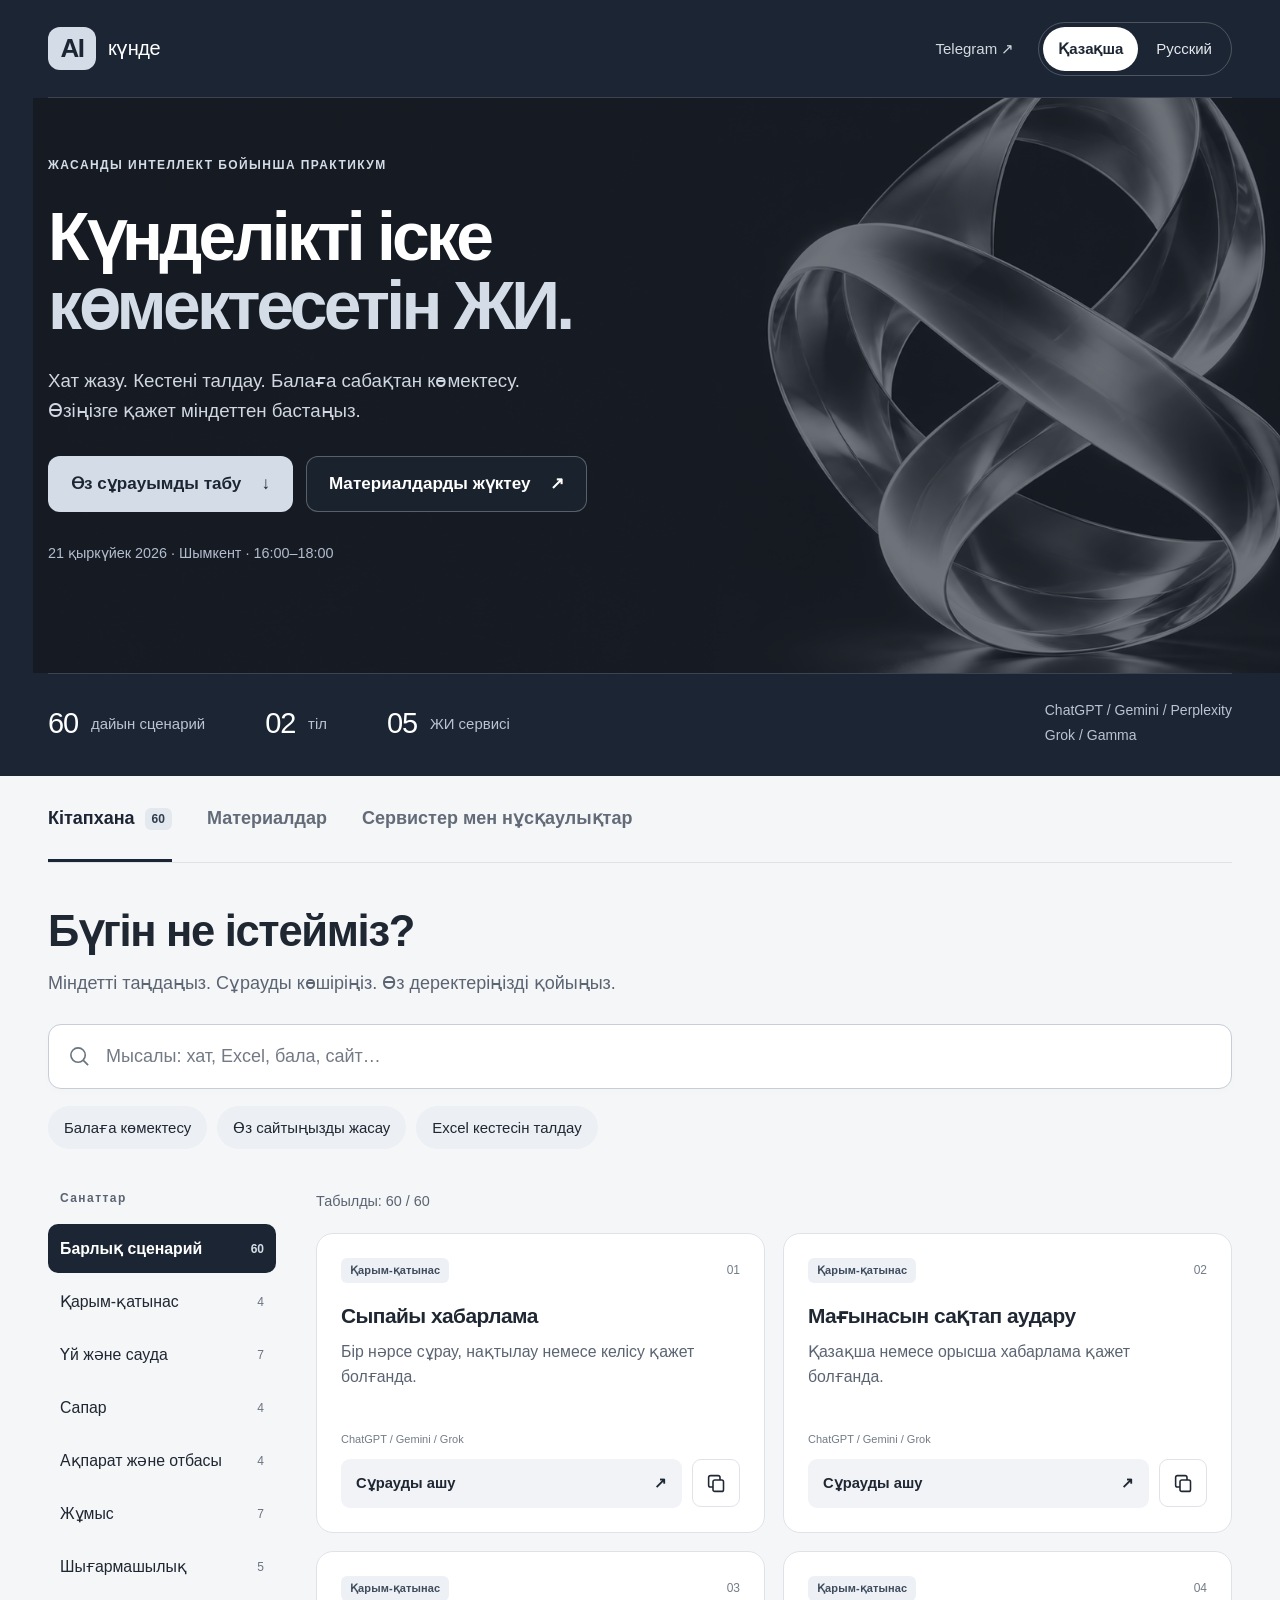
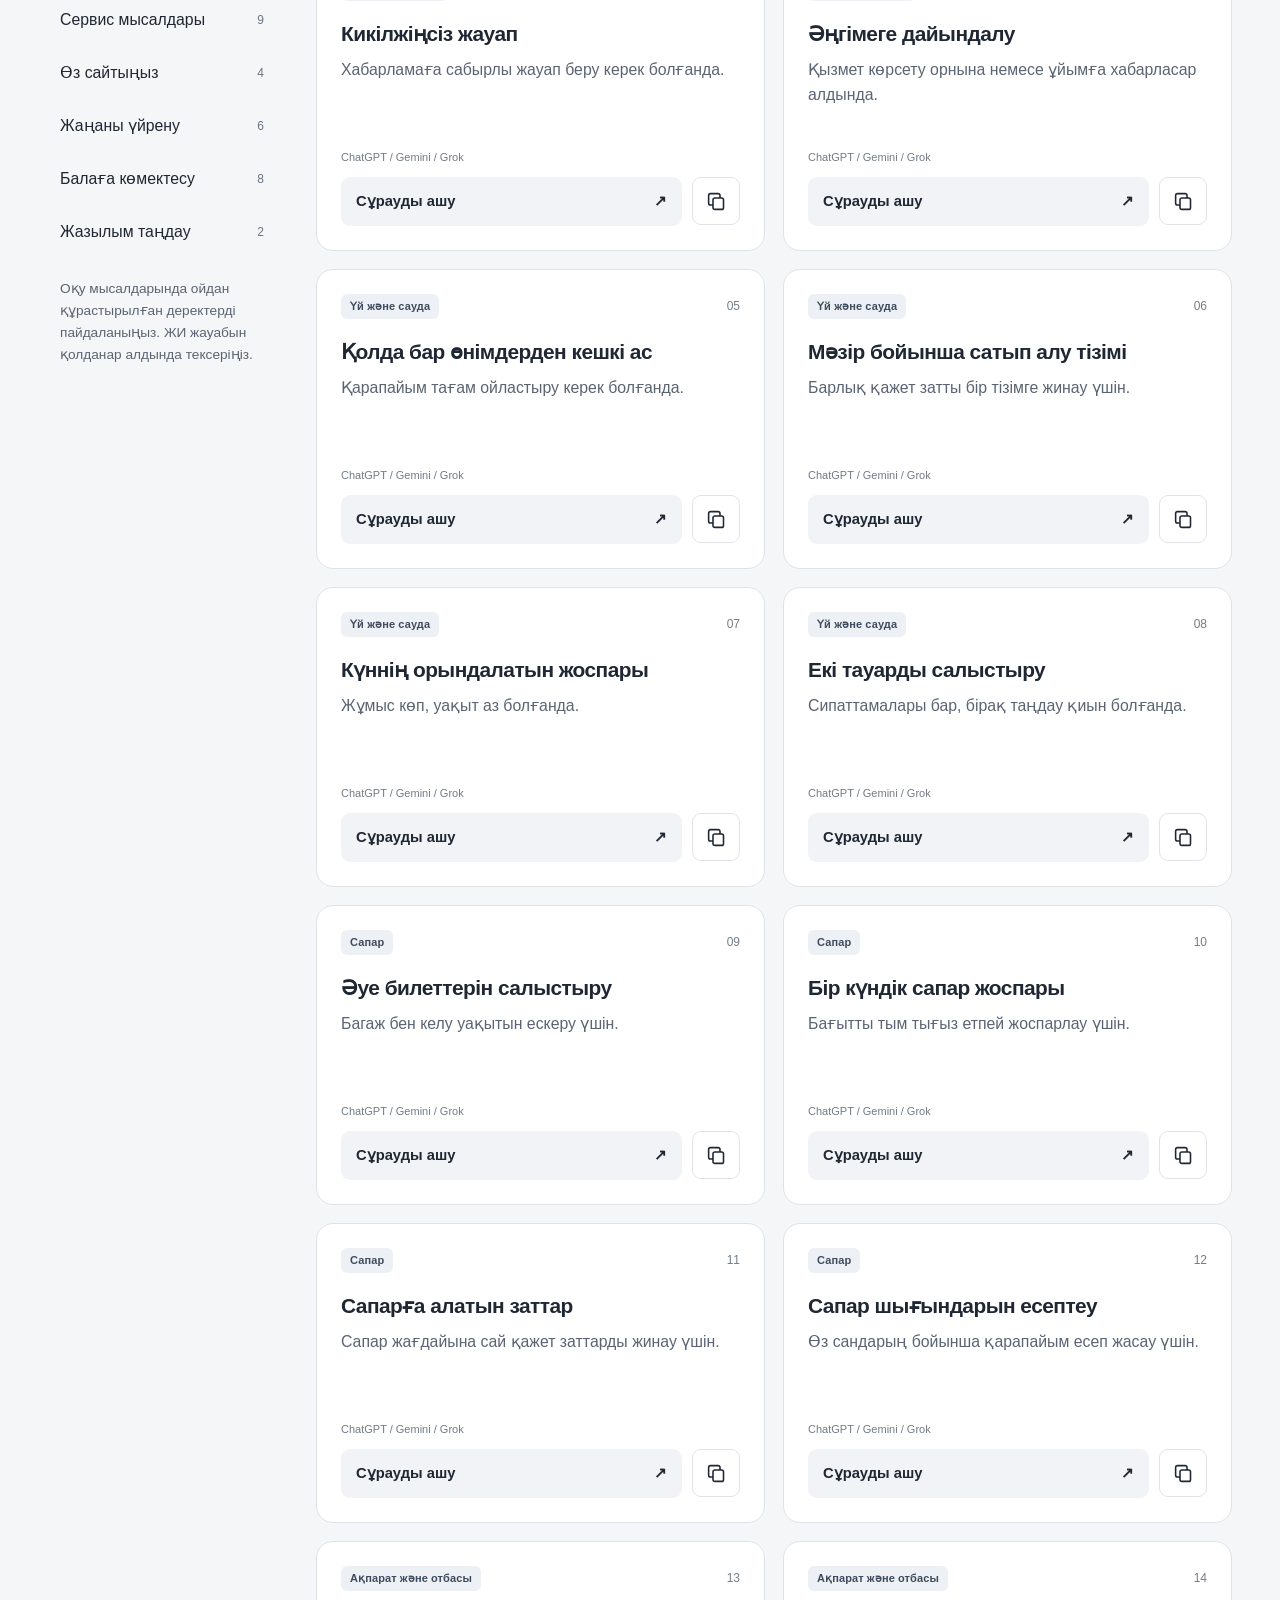
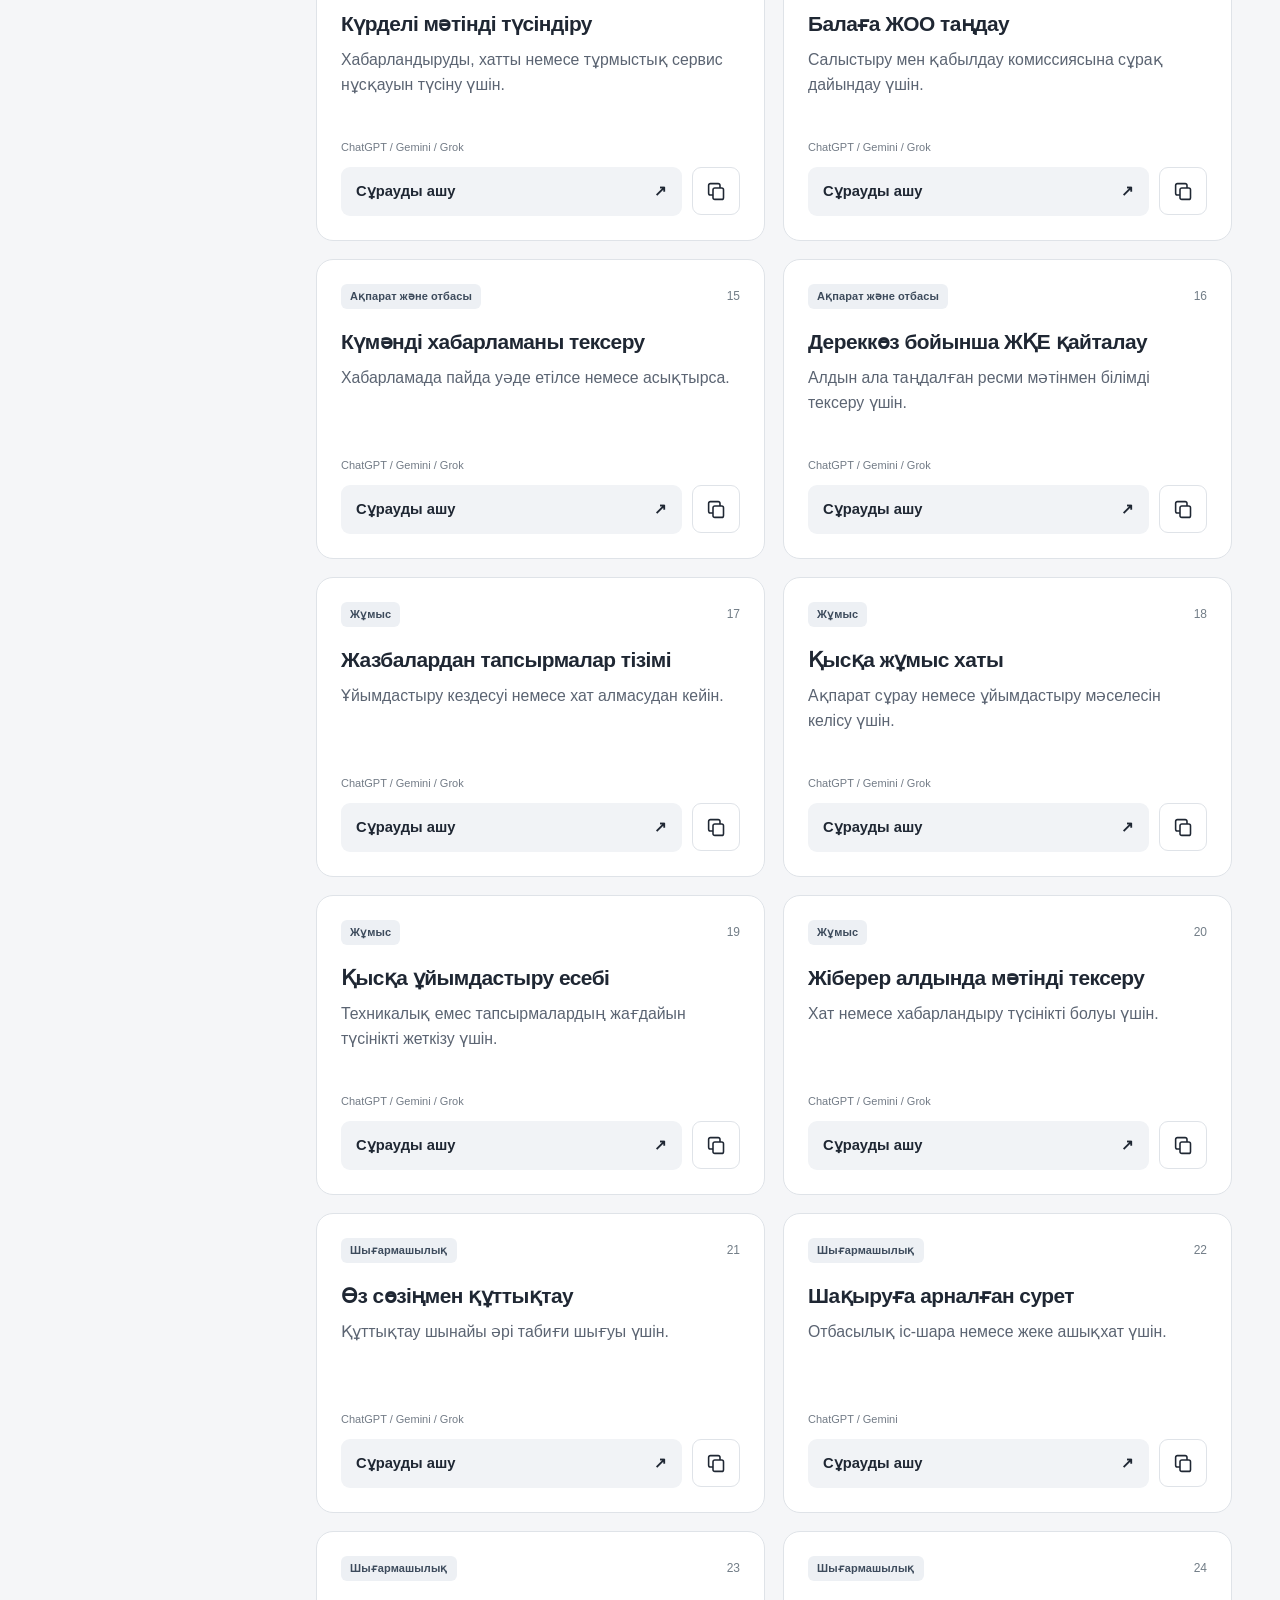
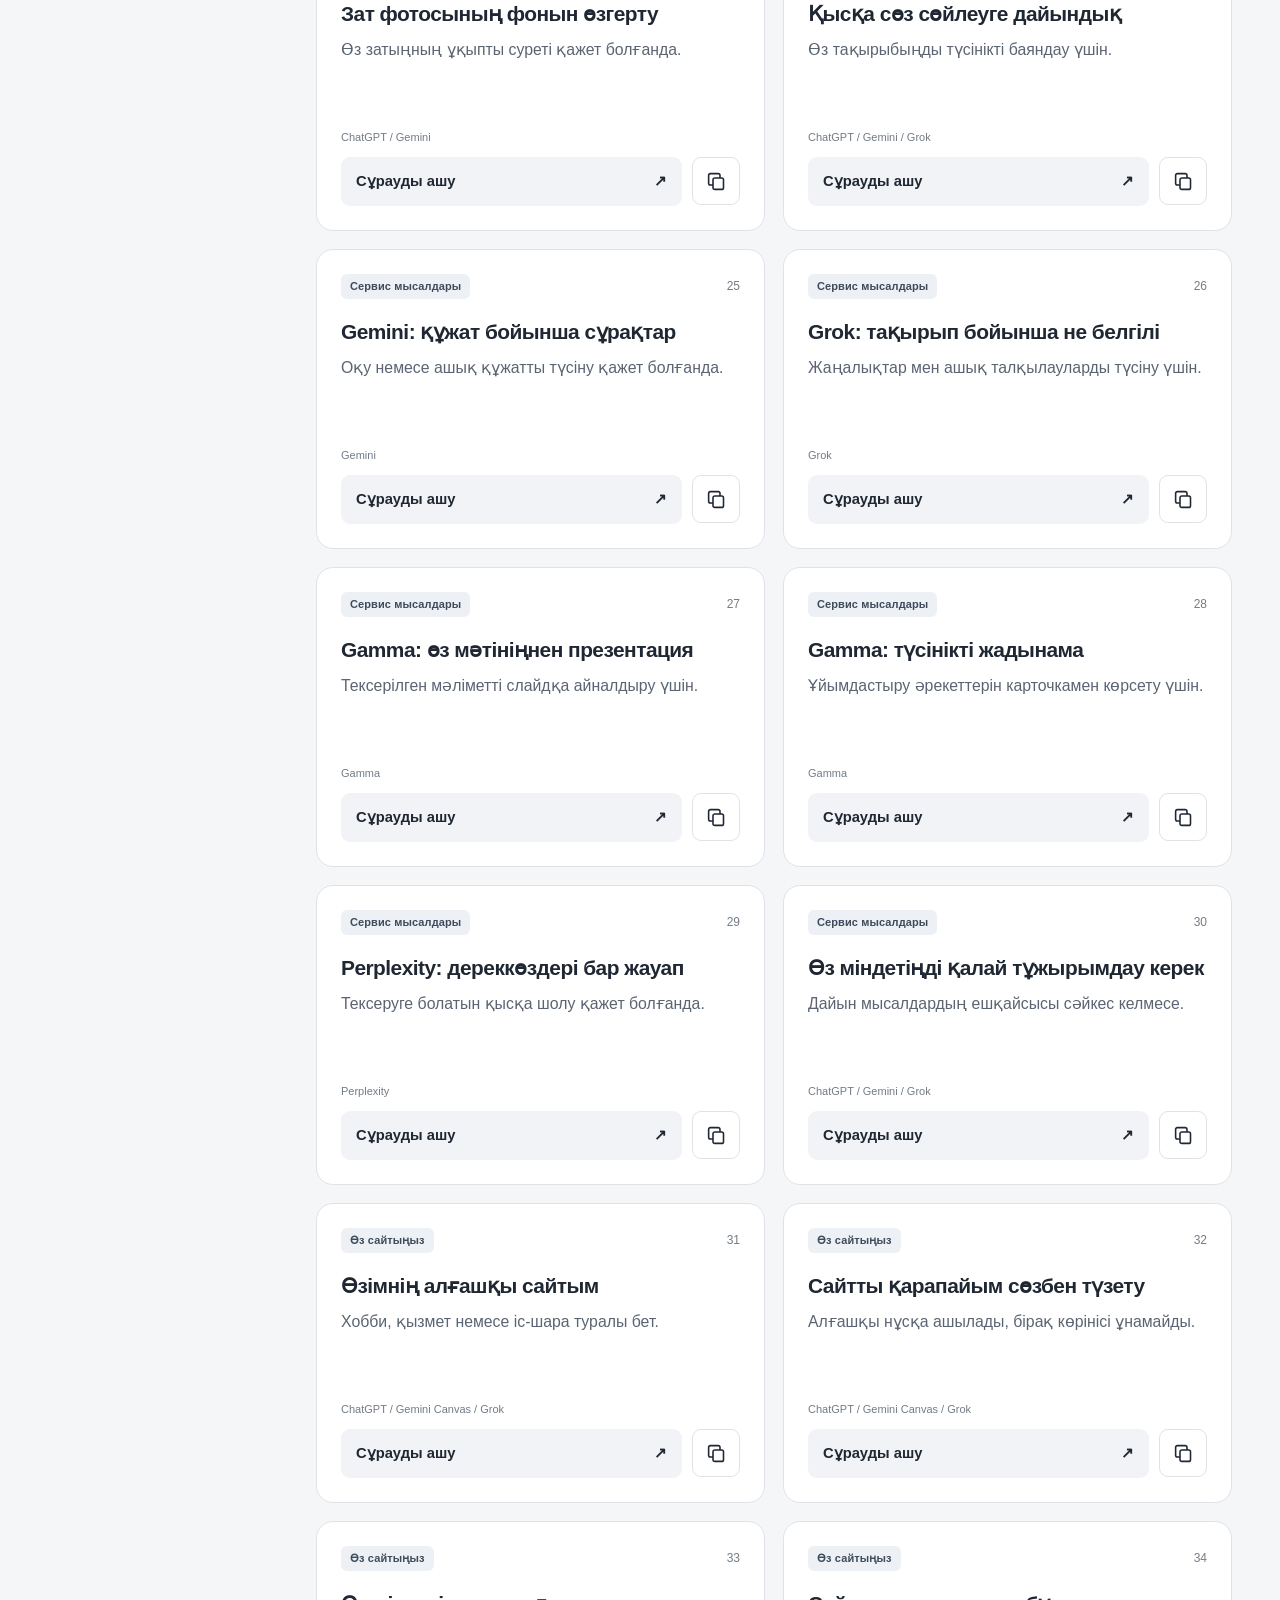
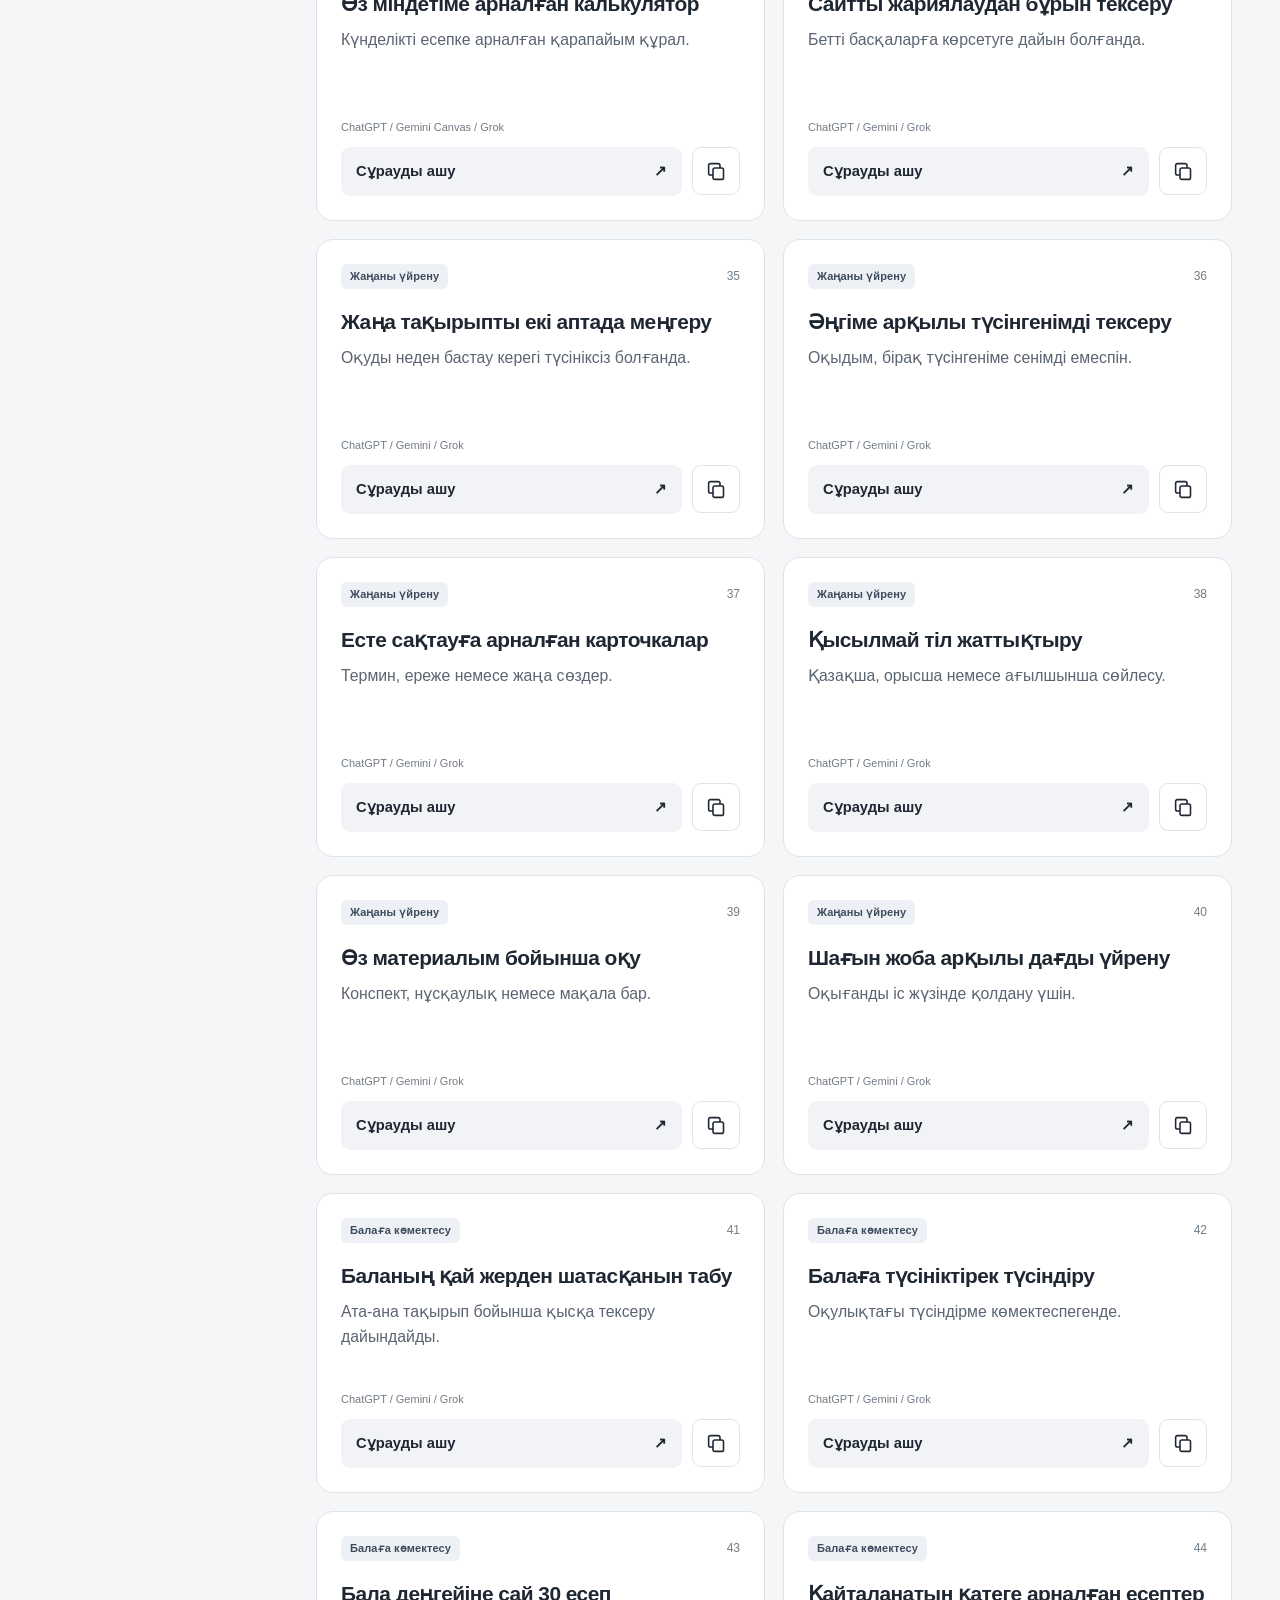
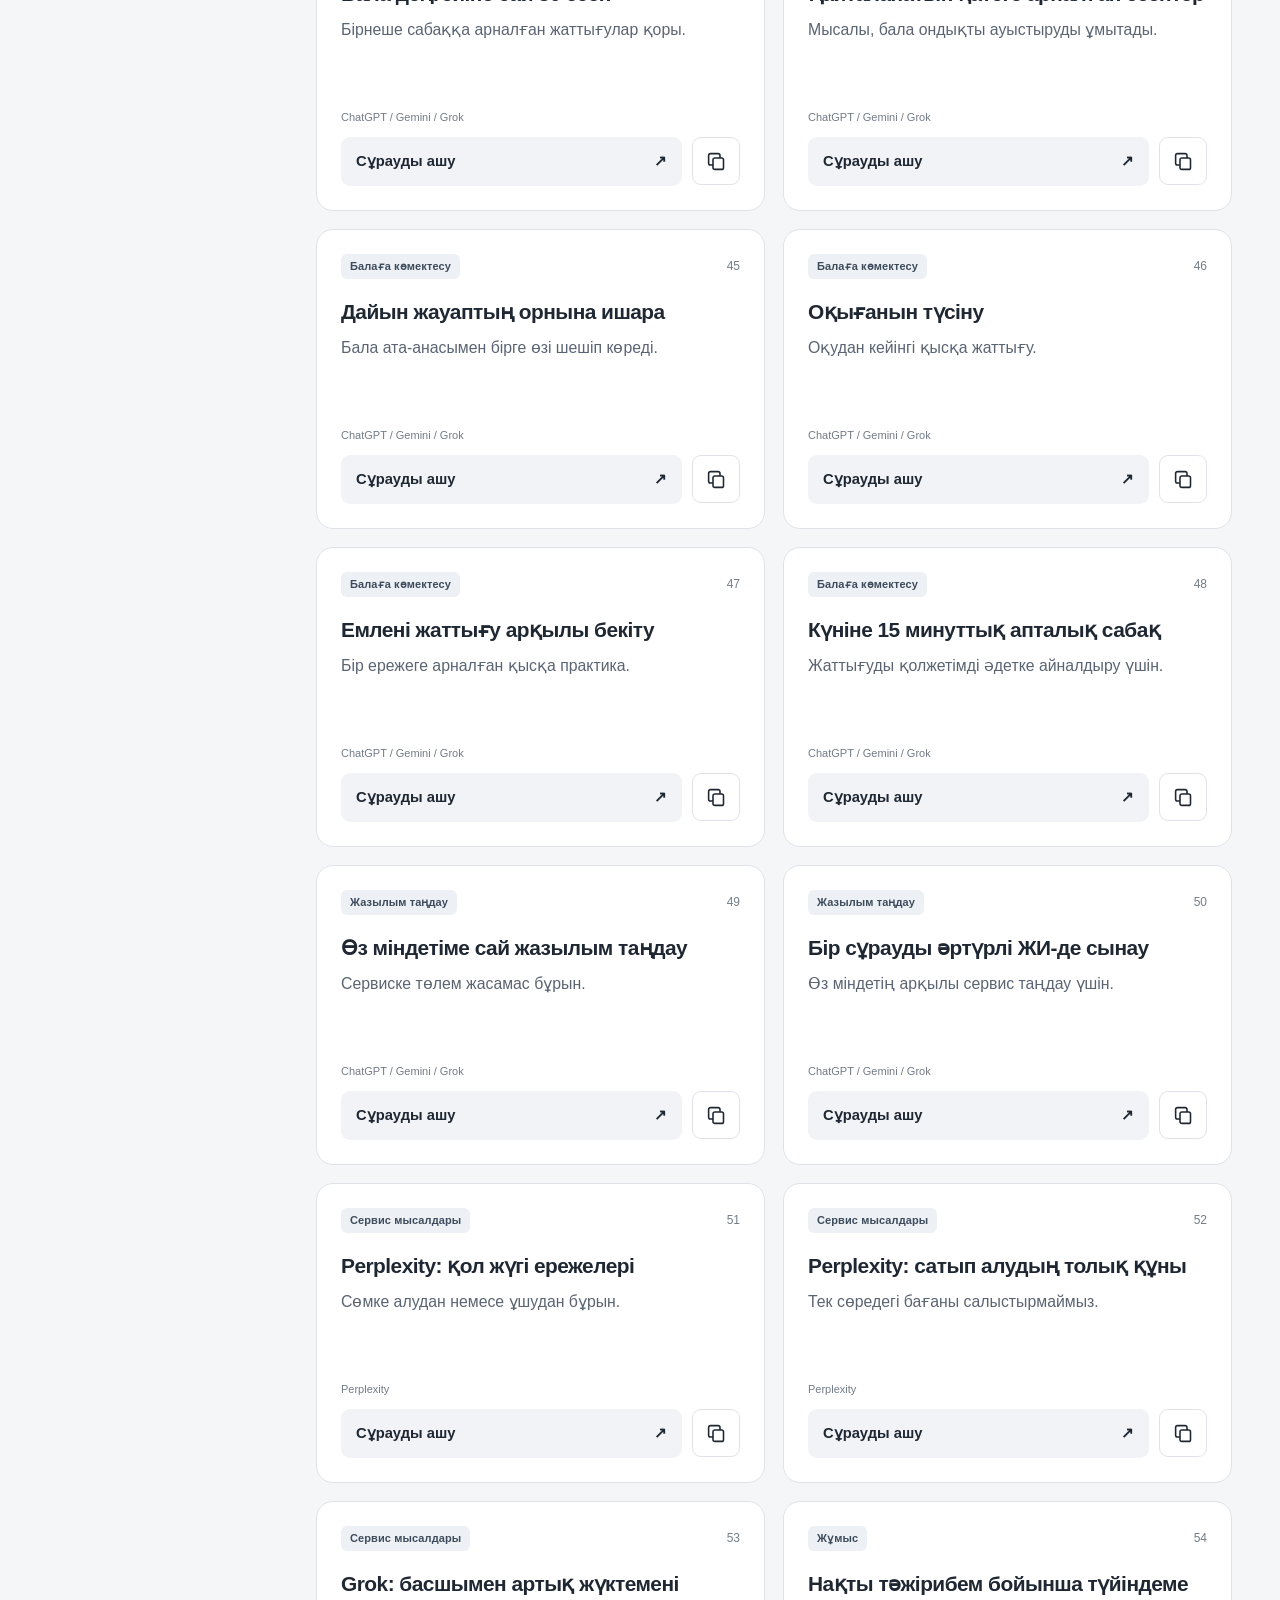
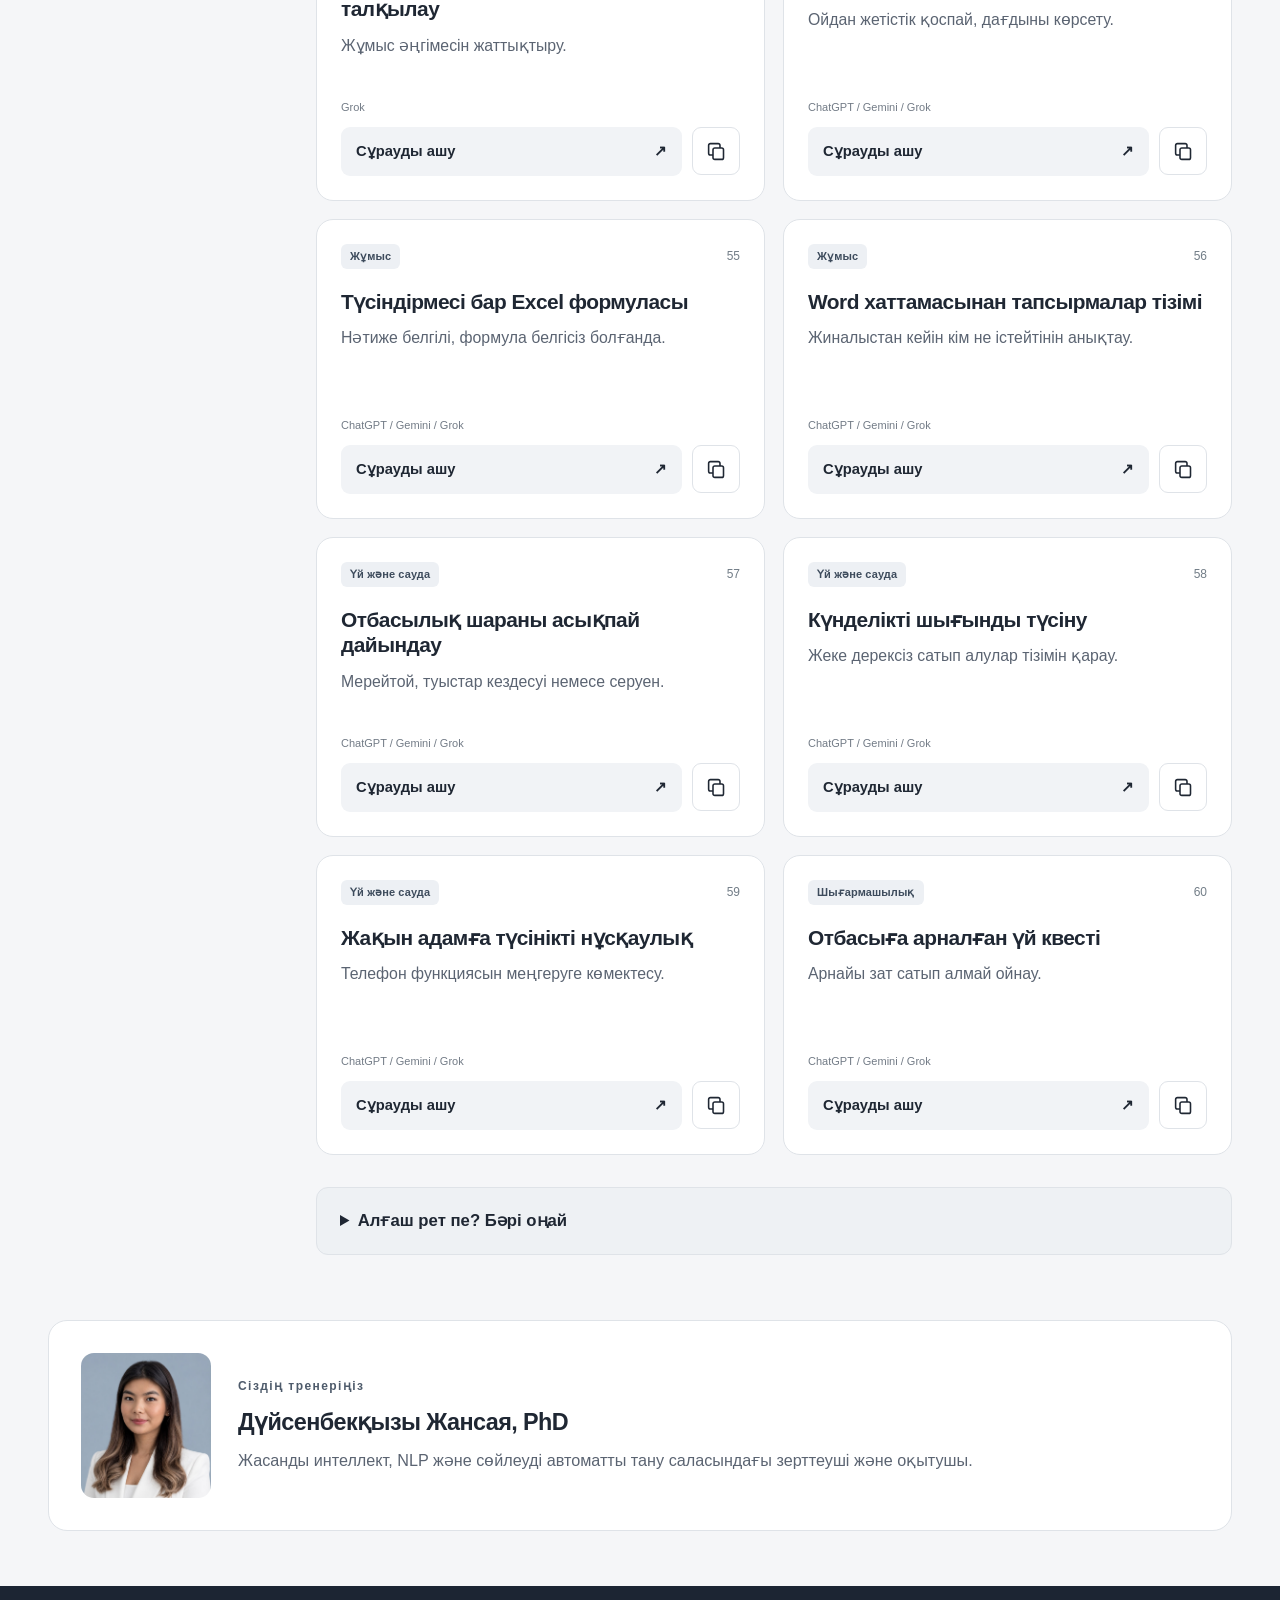
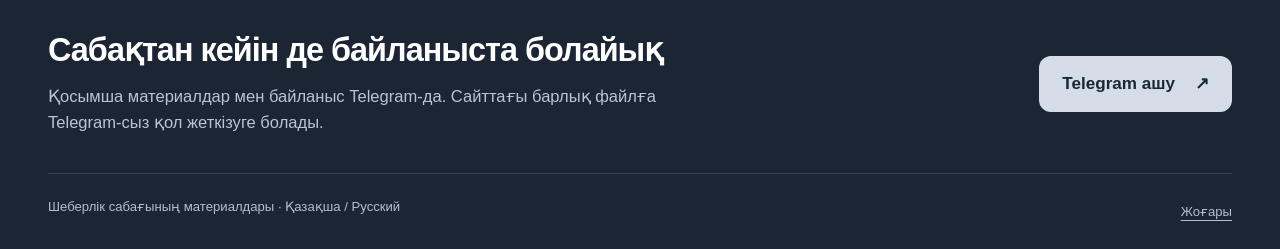
==== commit 56874ad1: "Calmer colour theme: slate and steel blue instead of lime По просьбе владельца через Бела." ====
--- a/index.html
+++ b/index.html
@@ -1,10 +1,10 @@
 <!doctype html>
 <html lang="kk">
 <head>
-<meta charset="utf-8"><meta name="viewport" content="width=device-width,initial-scale=1"><meta name="theme-color" content="#101624">
+<meta charset="utf-8"><meta name="viewport" content="width=device-width,initial-scale=1"><meta name="theme-color" content="#1c2533">
 <title>AI күнде — ЖИ кітапханасы</title><meta name="description" content="60 сценариев применения ИИ на казахском и русском. Готовые запросы, презентации и материалы мастер-класса. Без регистрации.">
-<link rel="icon" href="data:image/svg+xml,%3Csvg xmlns='http://www.w3.org/2000/svg' viewBox='0 0 40 40'%3E%3Crect width='40' height='40' rx='10' fill='%23d6f879'/%3E%3Ctext x='20' y='28' font-size='25' font-family='Arial' font-weight='bold' text-anchor='middle' fill='%23101624'%3EAI%3C/text%3E%3C/svg%3E">
-<link rel="stylesheet" href="app.css"><script src="library-data.js" defer></script><script src="app.js" defer></script>
+<link rel="icon" href="data:image/svg+xml,%3Csvg xmlns='http://www.w3.org/2000/svg' viewBox='0 0 40 40'%3E%3Crect width='40' height='40' rx='10' fill='%231c2533'/%3E%3Ctext x='20' y='28' font-size='25' font-family='Arial' font-weight='bold' text-anchor='middle' fill='%23ffffff'%3EAI%3C/text%3E%3C/svg%3E">
+<link rel="stylesheet" href="app.css"><link rel="stylesheet" href="theme.css"><script src="library-data.js" defer></script><script src="app.js" defer></script>
 </head>
 <body id="top"><a class="skip-link" id="skip" href="#workspace">Кітапханаға өту</a>
 <header class="masthead"><div class="wrap">
--- a/theme.css
+++ b/theme.css
@@ -0,0 +1,37 @@
+/* Calm theme: slate and soft steel blue. Loaded after app.css and overrides its colours. */
+:root{color:#1f2733;background:#f5f6f8;--ink:#1c2533;--muted:#5b6472;--lime:#d4dde7;--line:#dfe3e8;--paper:#f5f6f8;--white:#fff}
+button:focus-visible,a:focus-visible,input:focus-visible,select:focus-visible,summary:focus-visible,textarea:focus-visible{outline-color:#3d5a80}
+.masthead a:focus-visible,.masthead button:focus-visible{outline-color:#d4dde7}
+.hero-art{filter:grayscale(1) brightness(.85);opacity:.45}
+.lime:hover{background:#e7edf3}
+.glass{background:#1c2533b3}.glass:hover{background:#2b3646}
+.secondary:hover{border-color:#9aa8b8;background:#eef2f6}
+.tab-count{background:#e4e9ef;color:#2f3d4f}
+.search-box input{border-color:#c6cdd6}
+.quick-list button{background:#eceff3}.quick-list button:hover{border-color:#b4bfcc;background:#e3e8ee}
+.category small{color:#6b7480}.category:hover{background:#eceff3}
+.prompt-card:hover{box-shadow:0 12px 32px #1c25330d;border-color:#c3ccd6}
+.category-label{color:#3d4b5c;background:#edf0f4}
+.open-prompt{background:#f1f3f6}.open-prompt:hover,.copy-small:hover,.service-links a:hover,.dialog-links a:hover{background:#dfe6ee;border-color:#dfe6ee}
+.begin-box{background:#eef1f4}
+.empty{border-color:#bcc4ce}
+.format{color:#5a6676}
+.practice-panel .eyebrow,.trainer-section .eyebrow{color:#4e5b6b}
+.guide-num{background:#eceff3}
+.guide-body p,.guide-body ul,.guide-body ol{color:#434c58}
+.guide-body a{color:#2f5378}
+.guide-body .plan-card,.guide-body .service-plan{background:#f7f8fa}
+.guide-body pre,.guide-body .prompt{background:#eef1f4}
+.guide-body dd{color:#4d5664}
+.guide-body .mobile-note,.guide-body .route{background:#eef1f4}
+dialog{border-color:#d9dee5}dialog::backdrop{background:#0f141cbb}
+.dialog-bar>span{color:#3d5a80}
+.mini-steps b{color:#3d5a80}
+.fields{color:#3f4a58;background:#eaeef3}
+.check-box{border-left-color:#7f93ab}.check-box p{color:#4a5462}
+.dialog-links a{border-color:#cbd3dc}
+.manual-copy textarea{border-color:#aeb8c4}
+.noscript{background:#eef1f4}
+@media(max-width:1050px){.hero-art{opacity:.35}}
+@media(max-width:800px){.hero-art{opacity:.28}.mobile-category select{border-color:#c3cad3}}
+@media(max-width:560px){.hero-art{opacity:.18}}
